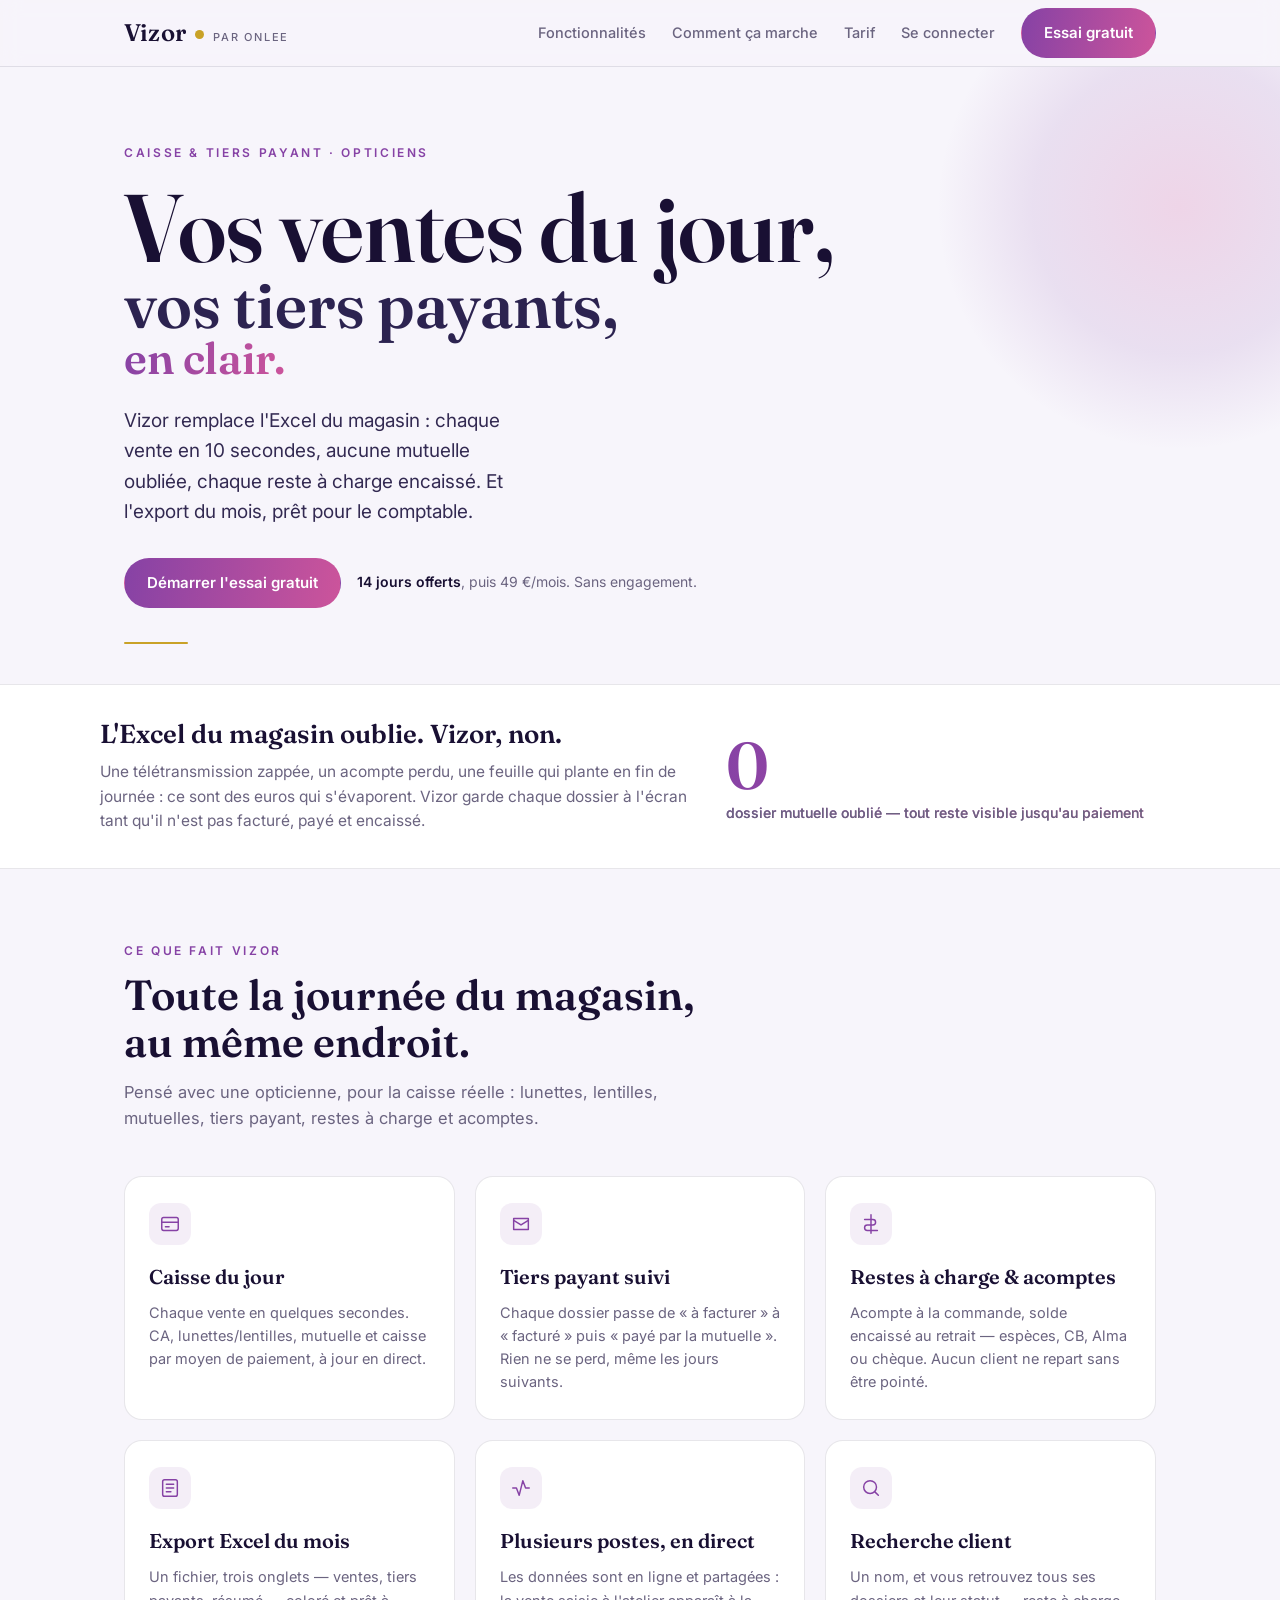
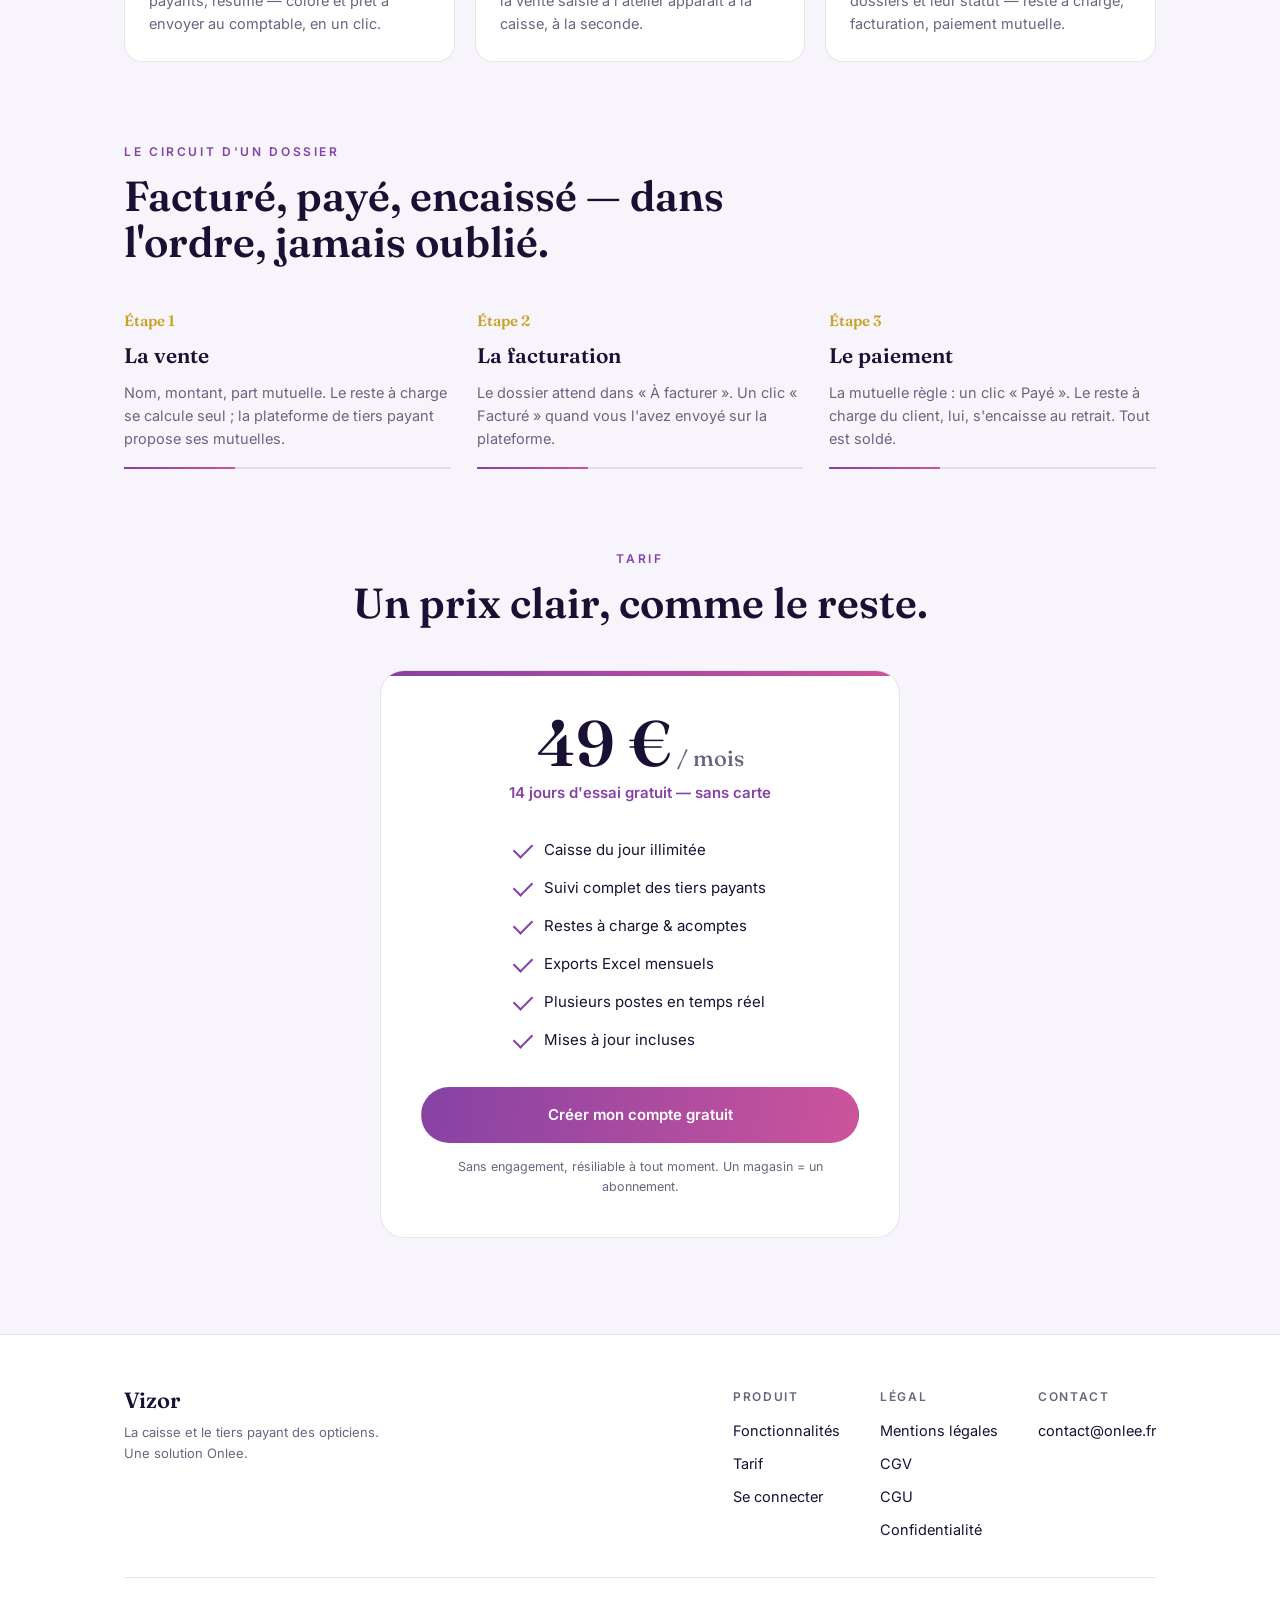
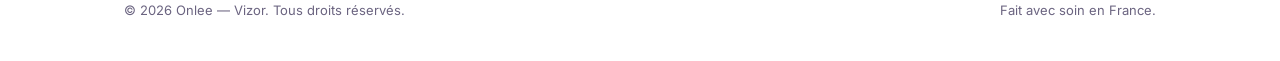
==== index.html @ fe712afa "Vizor — page de vente + pages légales Co-Authored-By: Claude Opus 4.8 <noreply@anthropic.com>" ====
<!doctype html>
<html lang="fr">
<head>
<meta charset="UTF-8" />
<meta name="viewport" content="width=device-width, initial-scale=1.0" />
<title>Vizor — La caisse et le tiers payant des opticiens</title>
<meta name="description" content="Vizor par Onlee : la caisse du jour et le suivi des tiers payants pour opticiens. Ventes, mutuelles, restes à charge et exports — en clair. Essai gratuit 14 jours." />
<link rel="icon" href="data:image/svg+xml,%3Csvg xmlns='http://www.w3.org/2000/svg' viewBox='0 0 32 32'%3E%3Ccircle cx='16' cy='16' r='14' fill='%238642A5'/%3E%3Ccircle cx='16' cy='16' r='5.5' fill='%23f7f5fb'/%3E%3Ccircle cx='16' cy='16' r='2.4' fill='%23C9A227'/%3E%3C/svg%3E" />
<link rel="preconnect" href="https://fonts.googleapis.com" />
<link rel="preconnect" href="https://fonts.gstatic.com" crossorigin />
<link href="https://fonts.googleapis.com/css2?family=Fraunces:opsz,wght@9..144,400;9..144,500;9..144,600;9..144,700&family=Inter:wght@400;500;600;700&display=swap" rel="stylesheet" />
<style>
  :root{
    --bg:#f7f5fb; --panel:#ffffff; --ink:#191033; --muted:#6b6480;
    --violet:#8642a5; --rose:#cc549b; --or:#c9a227;
    --line:rgba(25,16,51,.10); --line-2:rgba(25,16,51,.18);
    --grad:linear-gradient(100deg,#8642a5 0%,#cc549b 100%);
    --serif:'Fraunces',Georgia,serif; --sans:'Inter',system-ui,sans-serif;
    --maxw:1080px;
  }
  *{margin:0;padding:0;box-sizing:border-box}
  html{scroll-behavior:smooth}
  body{background:var(--bg);color:var(--ink);font-family:var(--sans);line-height:1.6;-webkit-font-smoothing:antialiased}
  a{color:inherit;text-decoration:none}
  .wrap{max-width:var(--maxw);margin:0 auto;padding:0 24px}
  .btn{display:inline-flex;align-items:center;gap:8px;font-weight:600;font-size:15px;padding:12px 22px;border-radius:999px;border:1px solid transparent;cursor:pointer;transition:transform .12s ease,filter .12s ease}
  .btn-primary{background:var(--grad);color:#fff}
  .btn-primary:hover{filter:brightness(1.07);transform:translateY(-1px)}
  .btn-ghost{border-color:var(--line-2);color:var(--ink)}
  .btn-ghost:hover{background:rgba(134,66,165,.06)}
  .eyebrow{font-size:12px;letter-spacing:.22em;text-transform:uppercase;color:var(--violet);font-weight:600}

  /* header */
  header.nav{position:sticky;top:0;z-index:20;background:rgba(247,245,251,.82);backdrop-filter:blur(10px);border-bottom:1px solid var(--line)}
  .nav-in{display:flex;align-items:center;gap:20px;height:66px}
  .brand{display:flex;align-items:baseline;gap:9px;font-family:var(--serif);font-weight:600;font-size:24px;letter-spacing:.01em}
  .brand .dot{width:9px;height:9px;border-radius:50%;background:var(--or);display:inline-block;transform:translateY(-2px)}
  .brand small{font-family:var(--sans);font-size:11px;font-weight:500;letter-spacing:.16em;text-transform:uppercase;color:var(--muted)}
  .nav-links{margin-left:auto;display:flex;align-items:center;gap:26px;font-size:14.5px;font-weight:500}
  .nav-links a.tlink{color:var(--muted)}
  .nav-links a.tlink:hover{color:var(--ink)}
  @media(max-width:720px){.nav-links a.tlink{display:none}}

  /* hero — échelle de lecture (eye chart) */
  .hero{padding:76px 0 40px;position:relative;overflow:hidden}
  .chart{font-family:var(--serif);font-weight:600;letter-spacing:-.01em;line-height:.98}
  .chart .l1{font-size:clamp(44px,8.2vw,96px)}
  .chart .l2{font-size:clamp(30px,5.4vw,64px);color:#2c2350}
  .chart .l3{font-size:clamp(22px,3.6vw,44px);display:inline-block;background:var(--grad);-webkit-background-clip:text;background-clip:text;-webkit-text-fill-color:transparent}
  .chart .l3.focus{animation:sharpen .9s ease-out both}
  @keyframes sharpen{from{filter:blur(9px);opacity:0}to{filter:blur(0);opacity:1}}
  .hero p.lede{margin-top:26px;font-size:19px;max-width:33ch;color:#332a52}
  .hero .cta-row{margin-top:30px;display:flex;align-items:center;gap:16px;flex-wrap:wrap}
  .hero .price-note{font-size:14px;color:var(--muted)}
  .hero .price-note b{color:var(--ink);font-weight:600}
  .or-rule{width:64px;height:2px;background:var(--or);margin:34px 0 0;border-radius:2px}
  .glow{position:absolute;right:-160px;top:-120px;width:520px;height:520px;border-radius:50%;
    background:radial-gradient(circle,rgba(204,84,155,.20),rgba(134,66,165,.12) 40%,transparent 66%);pointer-events:none}

  /* bandeau problème */
  .strip{border-top:1px solid var(--line);border-bottom:1px solid var(--line);background:#fff}
  .strip-in{display:grid;grid-template-columns:1.3fr 1fr;gap:36px;padding:34px 0;align-items:center}
  .strip h2{font-family:var(--serif);font-weight:600;font-size:26px;line-height:1.2}
  .strip p{margin-top:10px;color:var(--muted);font-size:15.5px}
  .strip .num{font-family:var(--serif);font-size:clamp(40px,6vw,66px);font-weight:600;background:var(--grad);-webkit-background-clip:text;background-clip:text;-webkit-text-fill-color:transparent;line-height:1}
  .strip .num small{display:block;font-family:var(--sans);font-size:14px;font-weight:500;color:var(--muted);margin-top:8px;-webkit-text-fill-color:var(--muted)}
  @media(max-width:720px){.strip-in{grid-template-columns:1fr;gap:18px}}

  /* sections */
  section.block{padding:72px 0}
  .head{max-width:60ch}
  .head h2{font-family:var(--serif);font-weight:600;font-size:clamp(30px,4.4vw,42px);line-height:1.1;margin-top:12px}
  .head p{margin-top:14px;color:var(--muted);font-size:16.5px}

  .grid{margin-top:44px;display:grid;grid-template-columns:repeat(3,1fr);gap:20px}
  @media(max-width:860px){.grid{grid-template-columns:1fr 1fr}}
  @media(max-width:560px){.grid{grid-template-columns:1fr}}
  .card{background:var(--panel);border:1px solid var(--line);border-radius:18px;padding:26px 24px}
  .card .ic{width:42px;height:42px;border-radius:12px;background:rgba(134,66,165,.09);display:flex;align-items:center;justify-content:center;color:var(--violet)}
  .card h3{font-family:var(--serif);font-weight:600;font-size:20px;margin-top:16px}
  .card p{margin-top:8px;color:var(--muted);font-size:14.5px}
  .card svg{width:22px;height:22px;stroke:currentColor;stroke-width:1.6;fill:none;stroke-linecap:round;stroke-linejoin:round}

  /* étapes (vraie séquence → numérotées) */
  .steps{margin-top:44px;display:grid;grid-template-columns:repeat(3,1fr);gap:26px}
  @media(max-width:720px){.steps{grid-template-columns:1fr}}
  .step .no{font-family:var(--serif);font-size:15px;font-weight:600;color:var(--or)}
  .step h3{font-family:var(--serif);font-weight:600;font-size:21px;margin-top:6px}
  .step p{margin-top:8px;color:var(--muted);font-size:14.5px}
  .step .bar{height:2px;background:var(--line);margin-top:16px;position:relative}
  .step .bar::before{content:"";position:absolute;left:0;top:0;height:2px;width:34%;background:var(--grad)}

  /* tarif */
  .price{background:#fff;border:1px solid var(--line);border-radius:24px;padding:40px;max-width:520px;margin:44px auto 0;text-align:center;position:relative;overflow:hidden}
  .price::before{content:"";position:absolute;inset:0 0 auto 0;height:5px;background:var(--grad)}
  .price .amount{font-family:var(--serif);font-size:64px;font-weight:600;line-height:1}
  .price .amount span{font-size:22px;color:var(--muted);font-weight:500}
  .price .trial{margin-top:6px;color:var(--violet);font-weight:600;font-size:15px}
  .price ul{list-style:none;margin:26px 0 28px;text-align:left;display:inline-block}
  .price li{padding:7px 0 7px 30px;position:relative;font-size:15px}
  .price li::before{content:"";position:absolute;left:0;top:12px;width:16px;height:9px;border-left:2px solid var(--violet);border-bottom:2px solid var(--violet);transform:rotate(-45deg)}
  .price .btn-primary{width:100%;justify-content:center;padding:15px}
  .price .fine{margin-top:14px;font-size:12.5px;color:var(--muted)}

  /* footer */
  footer{border-top:1px solid var(--line);background:#fff;padding:48px 0 40px;margin-top:24px}
  .foot-in{display:flex;justify-content:space-between;gap:24px;flex-wrap:wrap;align-items:flex-start}
  .foot-brand{font-family:var(--serif);font-weight:600;font-size:22px}
  .foot-brand small{display:block;font-family:var(--sans);font-size:13px;font-weight:400;color:var(--muted);margin-top:4px;max-width:34ch}
  .foot-links{display:flex;gap:40px;flex-wrap:wrap}
  .foot-col b{font-size:12px;letter-spacing:.14em;text-transform:uppercase;color:var(--muted);font-weight:600}
  .foot-col a{display:block;margin-top:10px;font-size:14.5px;color:var(--ink)}
  .foot-col a:hover{color:var(--violet)}
  .copyright{margin-top:36px;padding-top:22px;border-top:1px solid var(--line);font-size:13px;color:var(--muted);display:flex;justify-content:space-between;gap:16px;flex-wrap:wrap}

  :focus-visible{outline:2px solid var(--violet);outline-offset:3px;border-radius:4px}
  @media(prefers-reduced-motion:reduce){*{animation:none!important}}
</style>
</head>
<body>

<header class="nav">
  <div class="wrap nav-in">
    <a class="brand" href="#top">Vizor<span class="dot"></span><small>par Onlee</small></a>
    <nav class="nav-links">
      <a class="tlink" href="#fonctions">Fonctionnalités</a>
      <a class="tlink" href="#etapes">Comment ça marche</a>
      <a class="tlink" href="#tarif">Tarif</a>
      <a class="tlink" href="https://leeroybenaich7-hash.github.io/prisme-app/">Se connecter</a>
      <a class="btn btn-primary" href="https://leeroybenaich7-hash.github.io/prisme-app/">Essai gratuit</a>
    </nav>
  </div>
</header>

<main id="top">
  <!-- HERO : échelle de lecture -->
  <section class="hero">
    <div class="glow"></div>
    <div class="wrap">
      <div class="eyebrow">Caisse &amp; tiers payant · opticiens</div>
      <div class="chart" style="margin-top:18px">
        <div class="l1">Vos ventes du jour,</div>
        <div class="l2">vos tiers payants,</div>
        <div class="l3 focus">en clair.</div>
      </div>
      <p class="lede">Vizor remplace l'Excel du magasin : chaque vente en 10 secondes, aucune mutuelle oubliée, chaque reste à charge encaissé. Et l'export du mois, prêt pour le comptable.</p>
      <div class="cta-row">
        <a class="btn btn-primary" href="https://leeroybenaich7-hash.github.io/prisme-app/">Démarrer l'essai gratuit</a>
        <span class="price-note"><b>14 jours offerts</b>, puis 49&nbsp;€/mois. Sans engagement.</span>
      </div>
      <div class="or-rule"></div>
    </div>
  </section>

  <!-- PROBLÈME -->
  <div class="strip">
    <div class="wrap strip-in">
      <div>
        <h2>L'Excel du magasin oublie. Vizor, non.</h2>
        <p>Une télétransmission zappée, un acompte perdu, une feuille qui plante en fin de journée : ce sont des euros qui s'évaporent. Vizor garde chaque dossier à l'écran tant qu'il n'est pas facturé, payé et encaissé.</p>
      </div>
      <div>
        <div class="num">0<small>dossier mutuelle oublié — tout reste visible jusqu'au paiement</small></div>
      </div>
    </div>
  </div>

  <!-- FONCTIONS -->
  <section class="block" id="fonctions">
    <div class="wrap">
      <div class="head">
        <div class="eyebrow">Ce que fait Vizor</div>
        <h2>Toute la journée du magasin, au même endroit.</h2>
        <p>Pensé avec une opticienne, pour la caisse réelle : lunettes, lentilles, mutuelles, tiers payant, restes à charge et acomptes.</p>
      </div>
      <div class="grid">
        <div class="card">
          <div class="ic"><svg viewBox="0 0 24 24"><rect x="3" y="5" width="18" height="14" rx="2"/><path d="M3 10h18M7 15h4"/></svg></div>
          <h3>Caisse du jour</h3>
          <p>Chaque vente en quelques secondes. CA, lunettes/lentilles, mutuelle et caisse par moyen de paiement, à jour en direct.</p>
        </div>
        <div class="card">
          <div class="ic"><svg viewBox="0 0 24 24"><path d="M4 6h16v12H4z"/><path d="m4 8 8 5 8-5"/></svg></div>
          <h3>Tiers payant suivi</h3>
          <p>Chaque dossier passe de « à facturer » à « facturé » puis « payé par la mutuelle ». Rien ne se perd, même les jours suivants.</p>
        </div>
        <div class="card">
          <div class="ic"><svg viewBox="0 0 24 24"><path d="M12 2v20M5 7h9a3 3 0 0 1 0 6H8a3 3 0 0 0 0 6h11"/></svg></div>
          <h3>Restes à charge &amp; acomptes</h3>
          <p>Acompte à la commande, solde encaissé au retrait — espèces, CB, Alma ou chèque. Aucun client ne repart sans être pointé.</p>
        </div>
        <div class="card">
          <div class="ic"><svg viewBox="0 0 24 24"><rect x="4" y="3" width="16" height="18" rx="2"/><path d="M8 8h8M8 12h8M8 16h5"/></svg></div>
          <h3>Export Excel du mois</h3>
          <p>Un fichier, trois onglets — ventes, tiers payants, résumé — coloré et prêt à envoyer au comptable, en un clic.</p>
        </div>
        <div class="card">
          <div class="ic"><svg viewBox="0 0 24 24"><path d="M3 12h4l3 8 4-16 3 8h4"/></svg></div>
          <h3>Plusieurs postes, en direct</h3>
          <p>Les données sont en ligne et partagées : la vente saisie à l'atelier apparaît à la caisse, à la seconde.</p>
        </div>
        <div class="card">
          <div class="ic"><svg viewBox="0 0 24 24"><circle cx="11" cy="11" r="7"/><path d="m20 20-3.5-3.5"/></svg></div>
          <h3>Recherche client</h3>
          <p>Un nom, et vous retrouvez tous ses dossiers et leur statut — reste à charge, facturation, paiement mutuelle.</p>
        </div>
      </div>
    </div>
  </section>

  <!-- ÉTAPES -->
  <section class="block" id="etapes" style="padding-top:8px">
    <div class="wrap">
      <div class="head">
        <div class="eyebrow">Le circuit d'un dossier</div>
        <h2>Facturé, payé, encaissé — dans l'ordre, jamais oublié.</h2>
      </div>
      <div class="steps">
        <div class="step">
          <div class="no">Étape 1</div>
          <h3>La vente</h3>
          <p>Nom, montant, part mutuelle. Le reste à charge se calcule seul ; la plateforme de tiers payant propose ses mutuelles.</p>
          <div class="bar"></div>
        </div>
        <div class="step">
          <div class="no">Étape 2</div>
          <h3>La facturation</h3>
          <p>Le dossier attend dans « À facturer ». Un clic « Facturé » quand vous l'avez envoyé sur la plateforme.</p>
          <div class="bar"></div>
        </div>
        <div class="step">
          <div class="no">Étape 3</div>
          <h3>Le paiement</h3>
          <p>La mutuelle règle : un clic « Payé ». Le reste à charge du client, lui, s'encaisse au retrait. Tout est soldé.</p>
          <div class="bar"></div>
        </div>
      </div>
    </div>
  </section>

  <!-- TARIF -->
  <section class="block" id="tarif" style="padding-top:8px">
    <div class="wrap">
      <div class="head" style="text-align:center;margin:0 auto">
        <div class="eyebrow">Tarif</div>
        <h2>Un prix clair, comme le reste.</h2>
      </div>
      <div class="price">
        <div class="amount">49&nbsp;€<span> / mois</span></div>
        <div class="trial">14 jours d'essai gratuit — sans carte</div>
        <ul>
          <li>Caisse du jour illimitée</li>
          <li>Suivi complet des tiers payants</li>
          <li>Restes à charge &amp; acomptes</li>
          <li>Exports Excel mensuels</li>
          <li>Plusieurs postes en temps réel</li>
          <li>Mises à jour incluses</li>
        </ul>
        <a class="btn btn-primary" href="https://leeroybenaich7-hash.github.io/prisme-app/">Créer mon compte gratuit</a>
        <div class="fine">Sans engagement, résiliable à tout moment. Un magasin = un abonnement.</div>
      </div>
    </div>
  </section>
</main>

<footer>
  <div class="wrap">
    <div class="foot-in">
      <div>
        <div class="foot-brand">Vizor</div>
        <div class="foot-brand"><small>La caisse et le tiers payant des opticiens. Une solution Onlee.</small></div>
      </div>
      <div class="foot-links">
        <div class="foot-col">
          <b>Produit</b>
          <a href="#fonctions">Fonctionnalités</a>
          <a href="#tarif">Tarif</a>
          <a href="https://leeroybenaich7-hash.github.io/prisme-app/">Se connecter</a>
        </div>
        <div class="foot-col">
          <b>Légal</b>
          <a href="mentions-legales.html">Mentions légales</a>
          <a href="cgv.html">CGV</a>
          <a href="cgu.html">CGU</a>
          <a href="confidentialite.html">Confidentialité</a>
        </div>
        <div class="foot-col">
          <b>Contact</b>
          <a href="mailto:contact@onlee.fr">contact@onlee.fr</a>
        </div>
      </div>
    </div>
    <div class="copyright">
      <span>© 2026 Onlee — Vizor. Tous droits réservés.</span>
      <span>Fait avec soin en France.</span>
    </div>
  </div>
</footer>

</body>
</html>
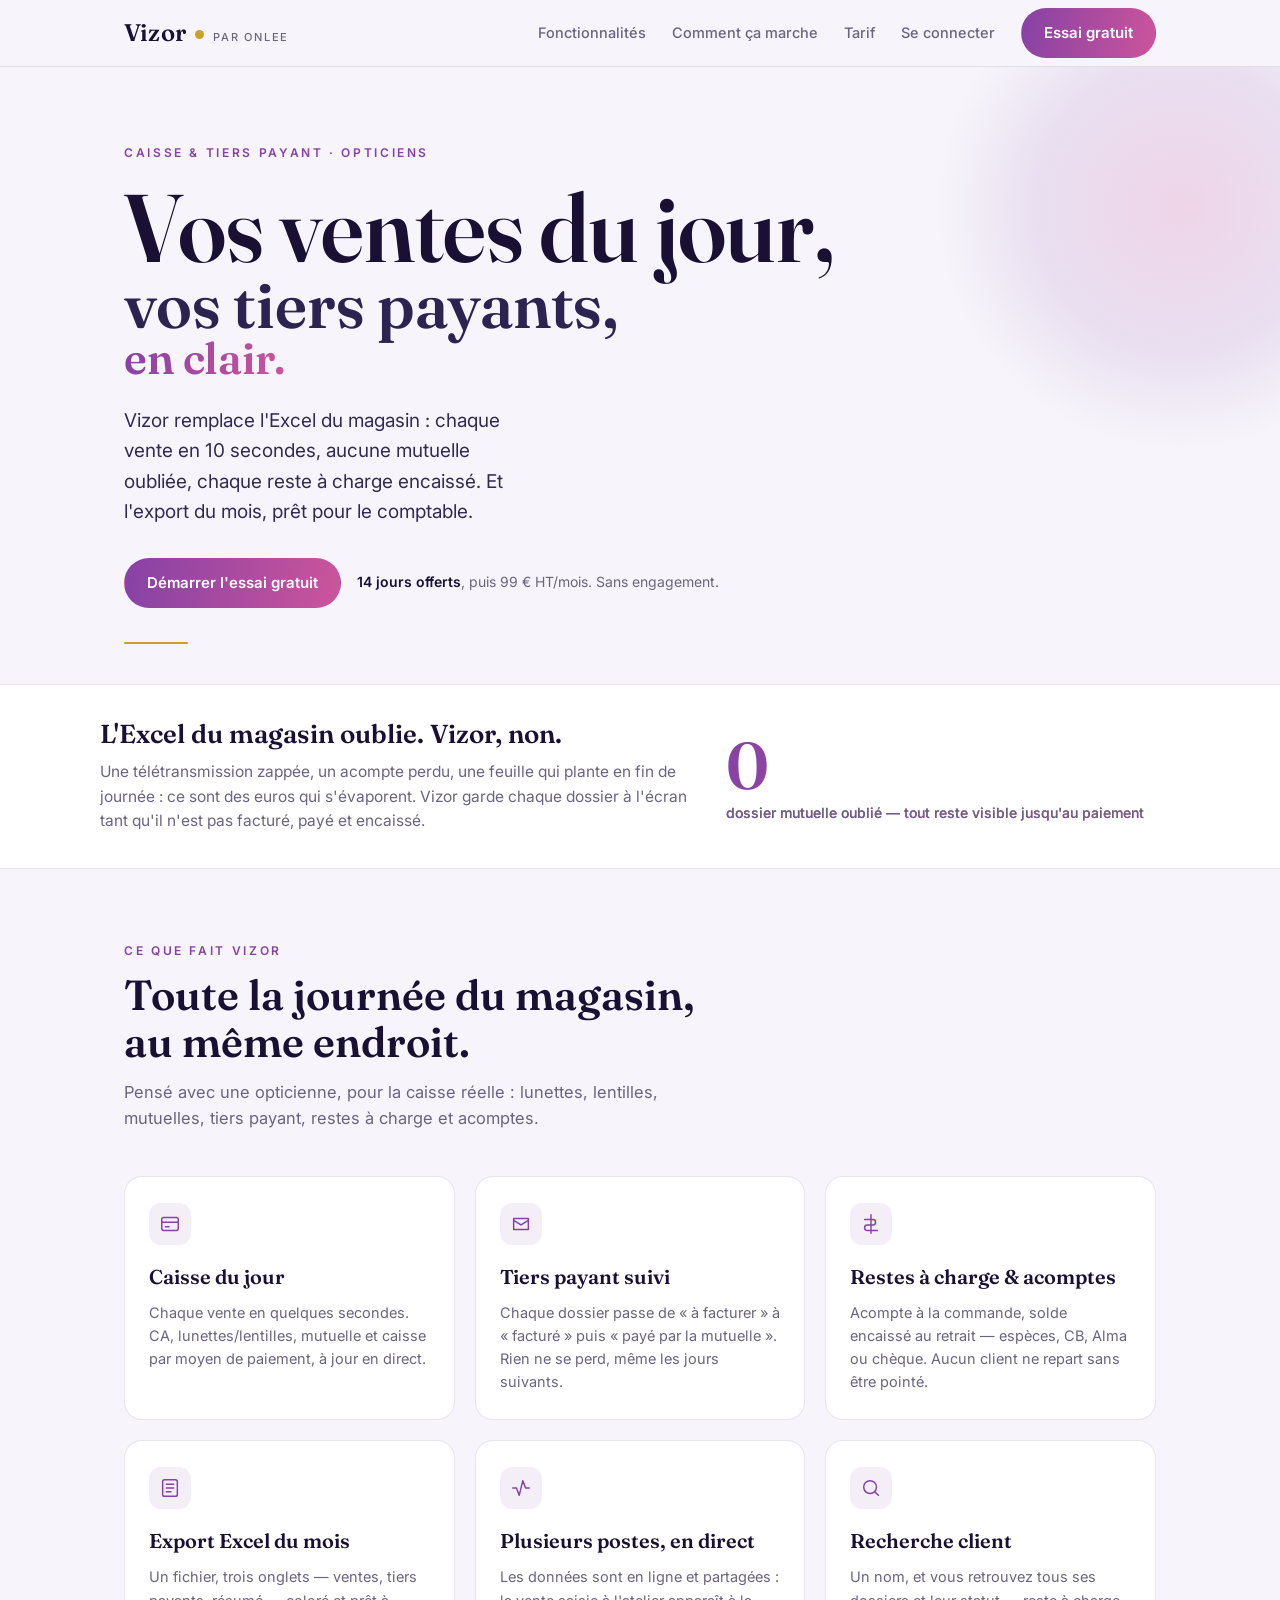
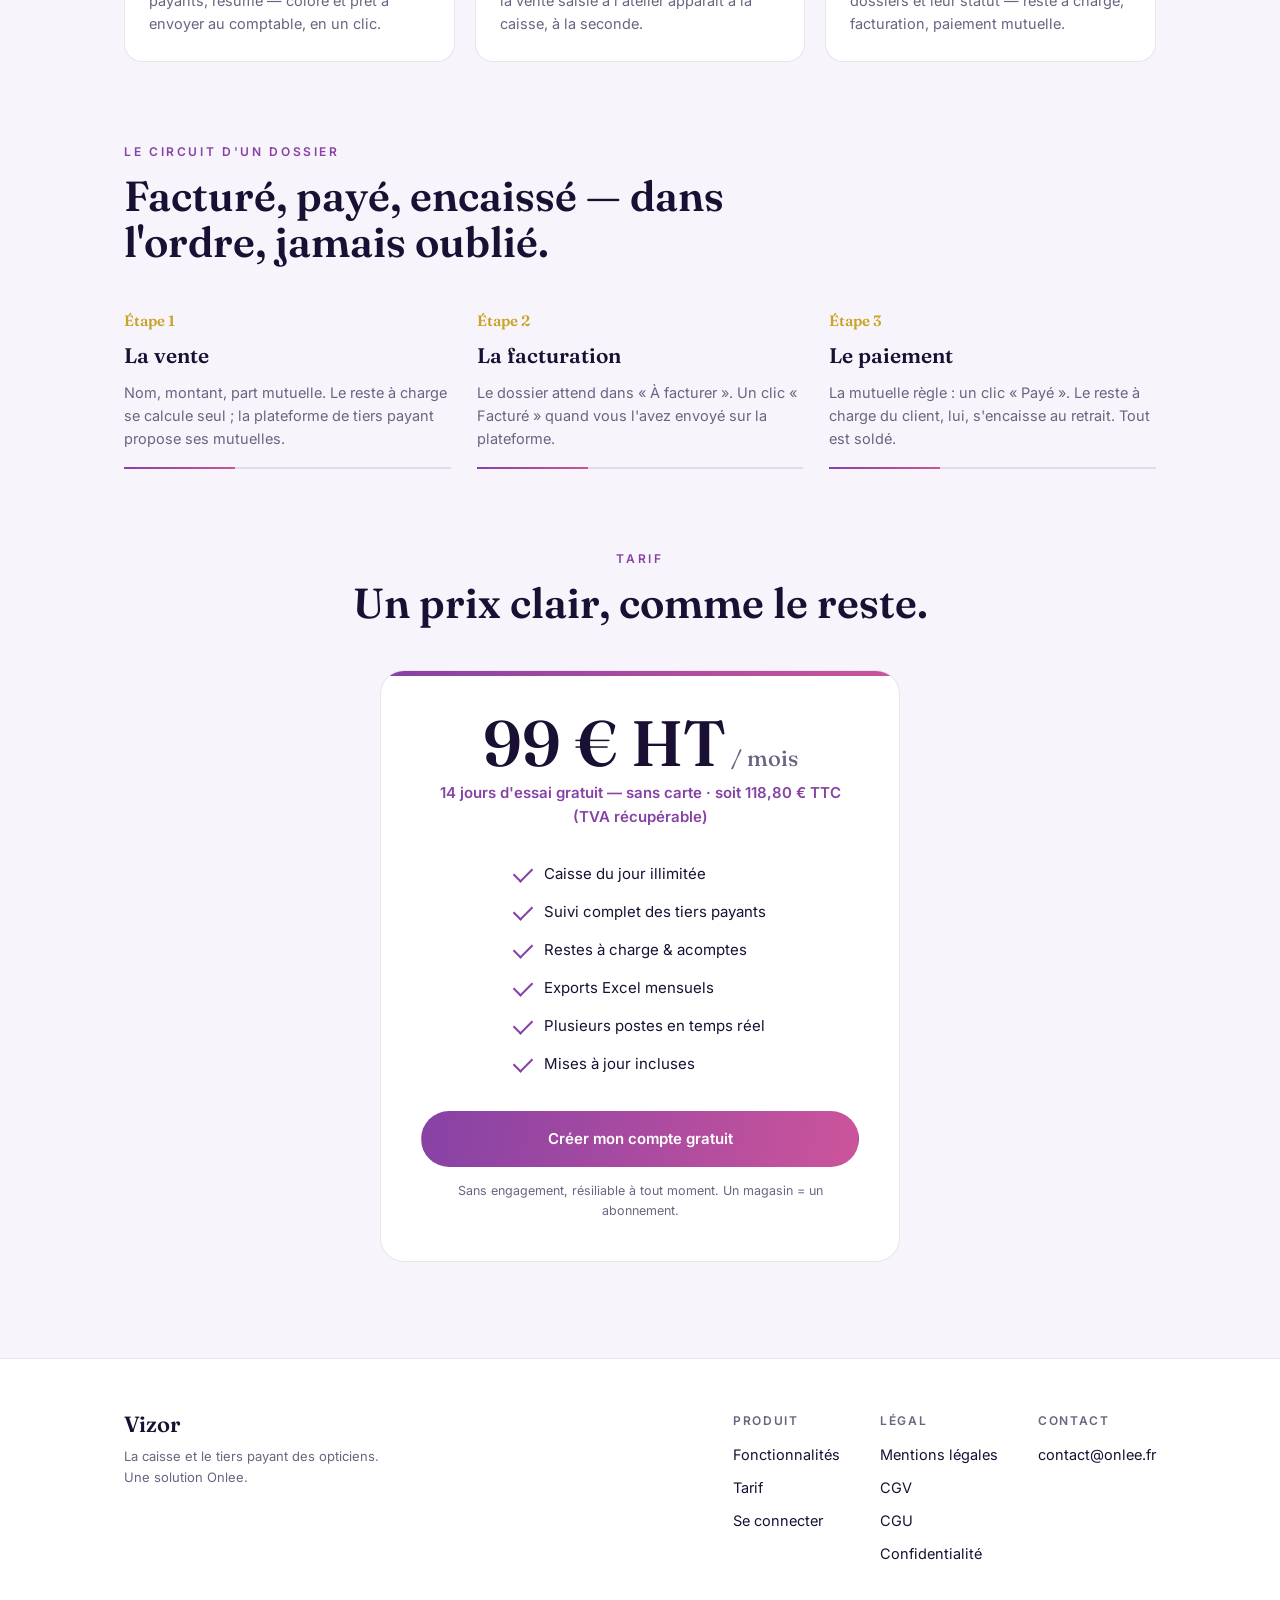
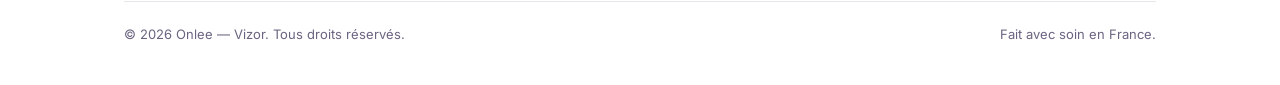
==== commit a977971e: "Tarif 99 € HT/mois (au lieu de 49€) Co-Authored-By: Claude Opus 4.8 <noreply@anthropic.com>" ====
--- a/index.html
+++ b/index.html
@@ -126,8 +126,8 @@
       <a class="tlink" href="#fonctions">Fonctionnalités</a>
       <a class="tlink" href="#etapes">Comment ça marche</a>
       <a class="tlink" href="#tarif">Tarif</a>
-      <a class="tlink" href="https://leeroybenaich7-hash.github.io/prisme-app/">Se connecter</a>
-      <a class="btn btn-primary" href="https://leeroybenaich7-hash.github.io/prisme-app/">Essai gratuit</a>
+      <a class="tlink" href="https://vizor-alpha.vercel.app/">Se connecter</a>
+      <a class="btn btn-primary" href="https://vizor-alpha.vercel.app/">Essai gratuit</a>
     </nav>
   </div>
 </header>
@@ -145,8 +145,8 @@
       </div>
       <p class="lede">Vizor remplace l'Excel du magasin : chaque vente en 10 secondes, aucune mutuelle oubliée, chaque reste à charge encaissé. Et l'export du mois, prêt pour le comptable.</p>
       <div class="cta-row">
-        <a class="btn btn-primary" href="https://leeroybenaich7-hash.github.io/prisme-app/">Démarrer l'essai gratuit</a>
-        <span class="price-note"><b>14 jours offerts</b>, puis 49&nbsp;€/mois. Sans engagement.</span>
+        <a class="btn btn-primary" href="https://vizor-alpha.vercel.app/">Démarrer l'essai gratuit</a>
+        <span class="price-note"><b>14 jours offerts</b>, puis 99&nbsp;€ HT/mois. Sans engagement.</span>
       </div>
       <div class="or-rule"></div>
     </div>
@@ -246,8 +246,8 @@
         <h2>Un prix clair, comme le reste.</h2>
       </div>
       <div class="price">
-        <div class="amount">49&nbsp;€<span> / mois</span></div>
-        <div class="trial">14 jours d'essai gratuit — sans carte</div>
+        <div class="amount">99&nbsp;€ HT<span> / mois</span></div>
+        <div class="trial">14 jours d'essai gratuit — sans carte · soit 118,80&nbsp;€ TTC (TVA récupérable)</div>
         <ul>
           <li>Caisse du jour illimitée</li>
           <li>Suivi complet des tiers payants</li>
@@ -256,7 +256,7 @@
           <li>Plusieurs postes en temps réel</li>
           <li>Mises à jour incluses</li>
         </ul>
-        <a class="btn btn-primary" href="https://leeroybenaich7-hash.github.io/prisme-app/">Créer mon compte gratuit</a>
+        <a class="btn btn-primary" href="https://vizor-alpha.vercel.app/">Créer mon compte gratuit</a>
         <div class="fine">Sans engagement, résiliable à tout moment. Un magasin = un abonnement.</div>
       </div>
     </div>
@@ -275,7 +275,7 @@
           <b>Produit</b>
           <a href="#fonctions">Fonctionnalités</a>
           <a href="#tarif">Tarif</a>
-          <a href="https://leeroybenaich7-hash.github.io/prisme-app/">Se connecter</a>
+          <a href="https://vizor-alpha.vercel.app/">Se connecter</a>
         </div>
         <div class="foot-col">
           <b>Légal</b>
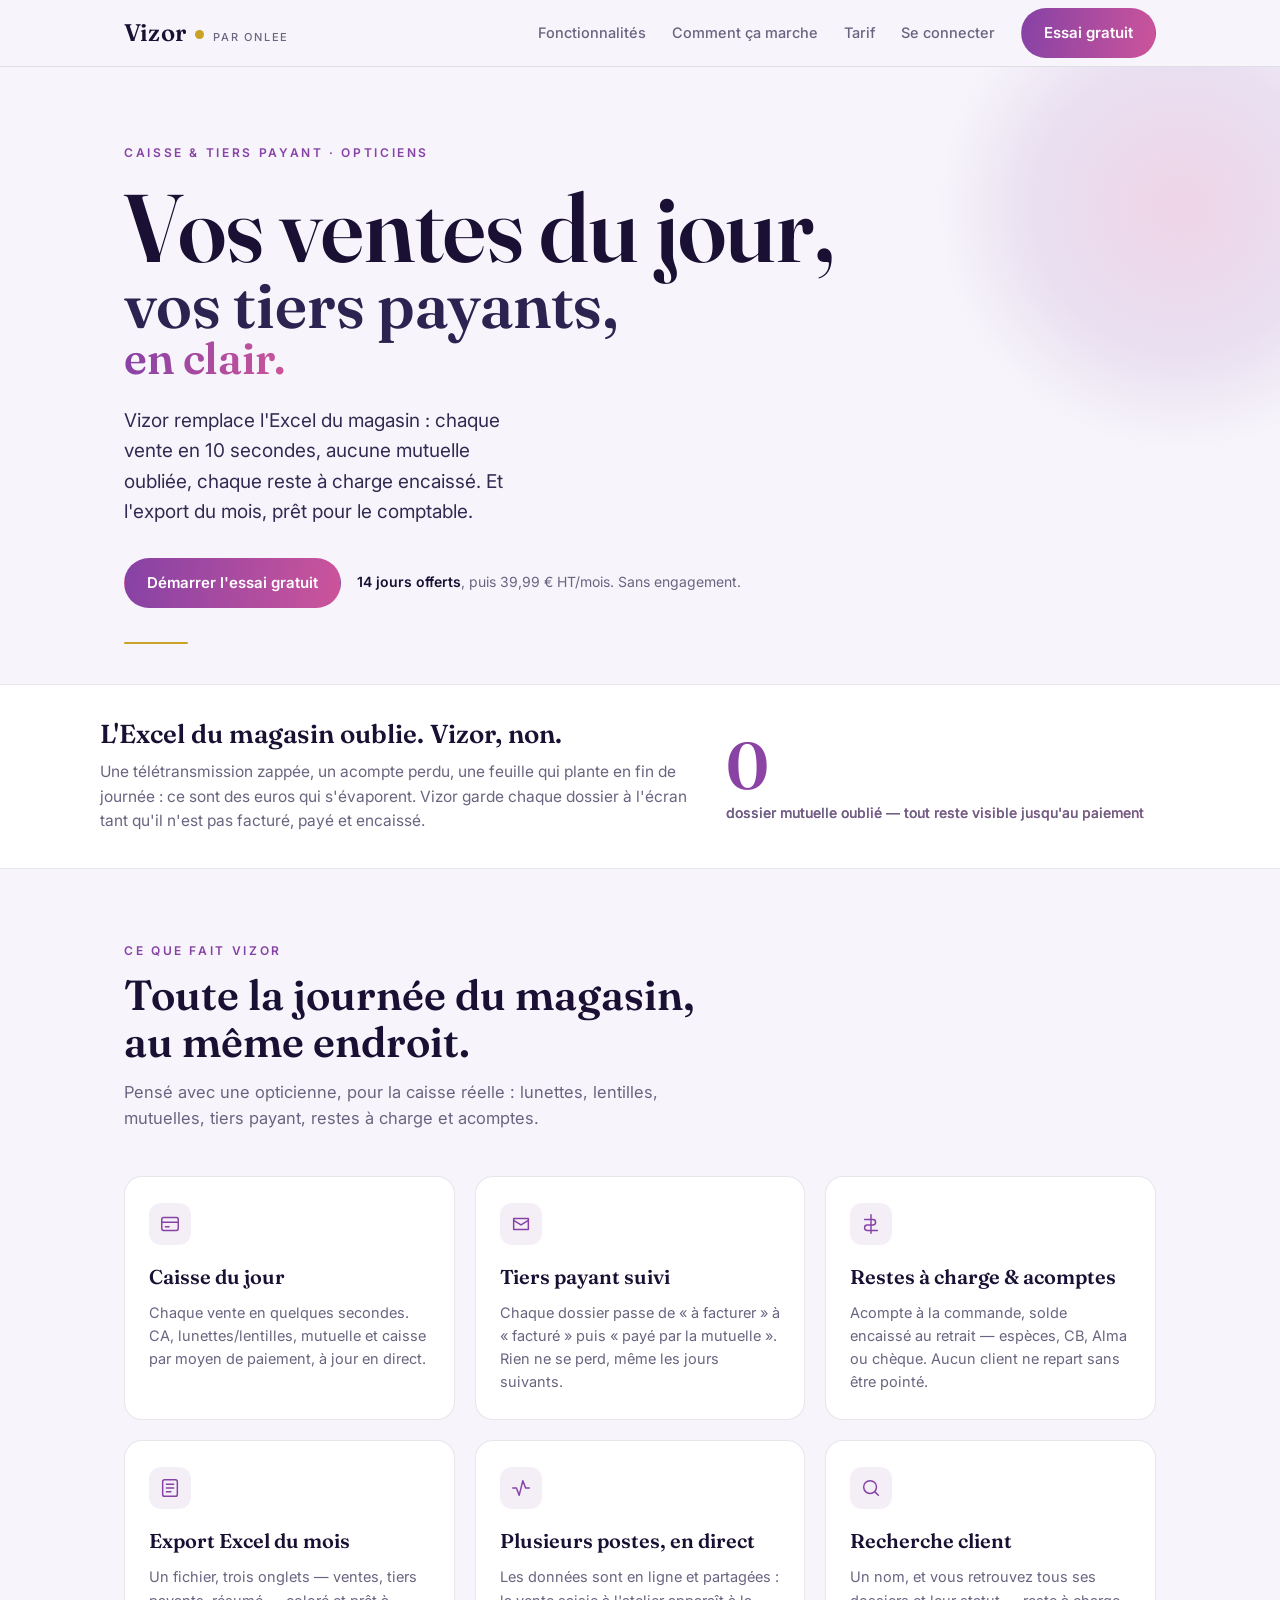
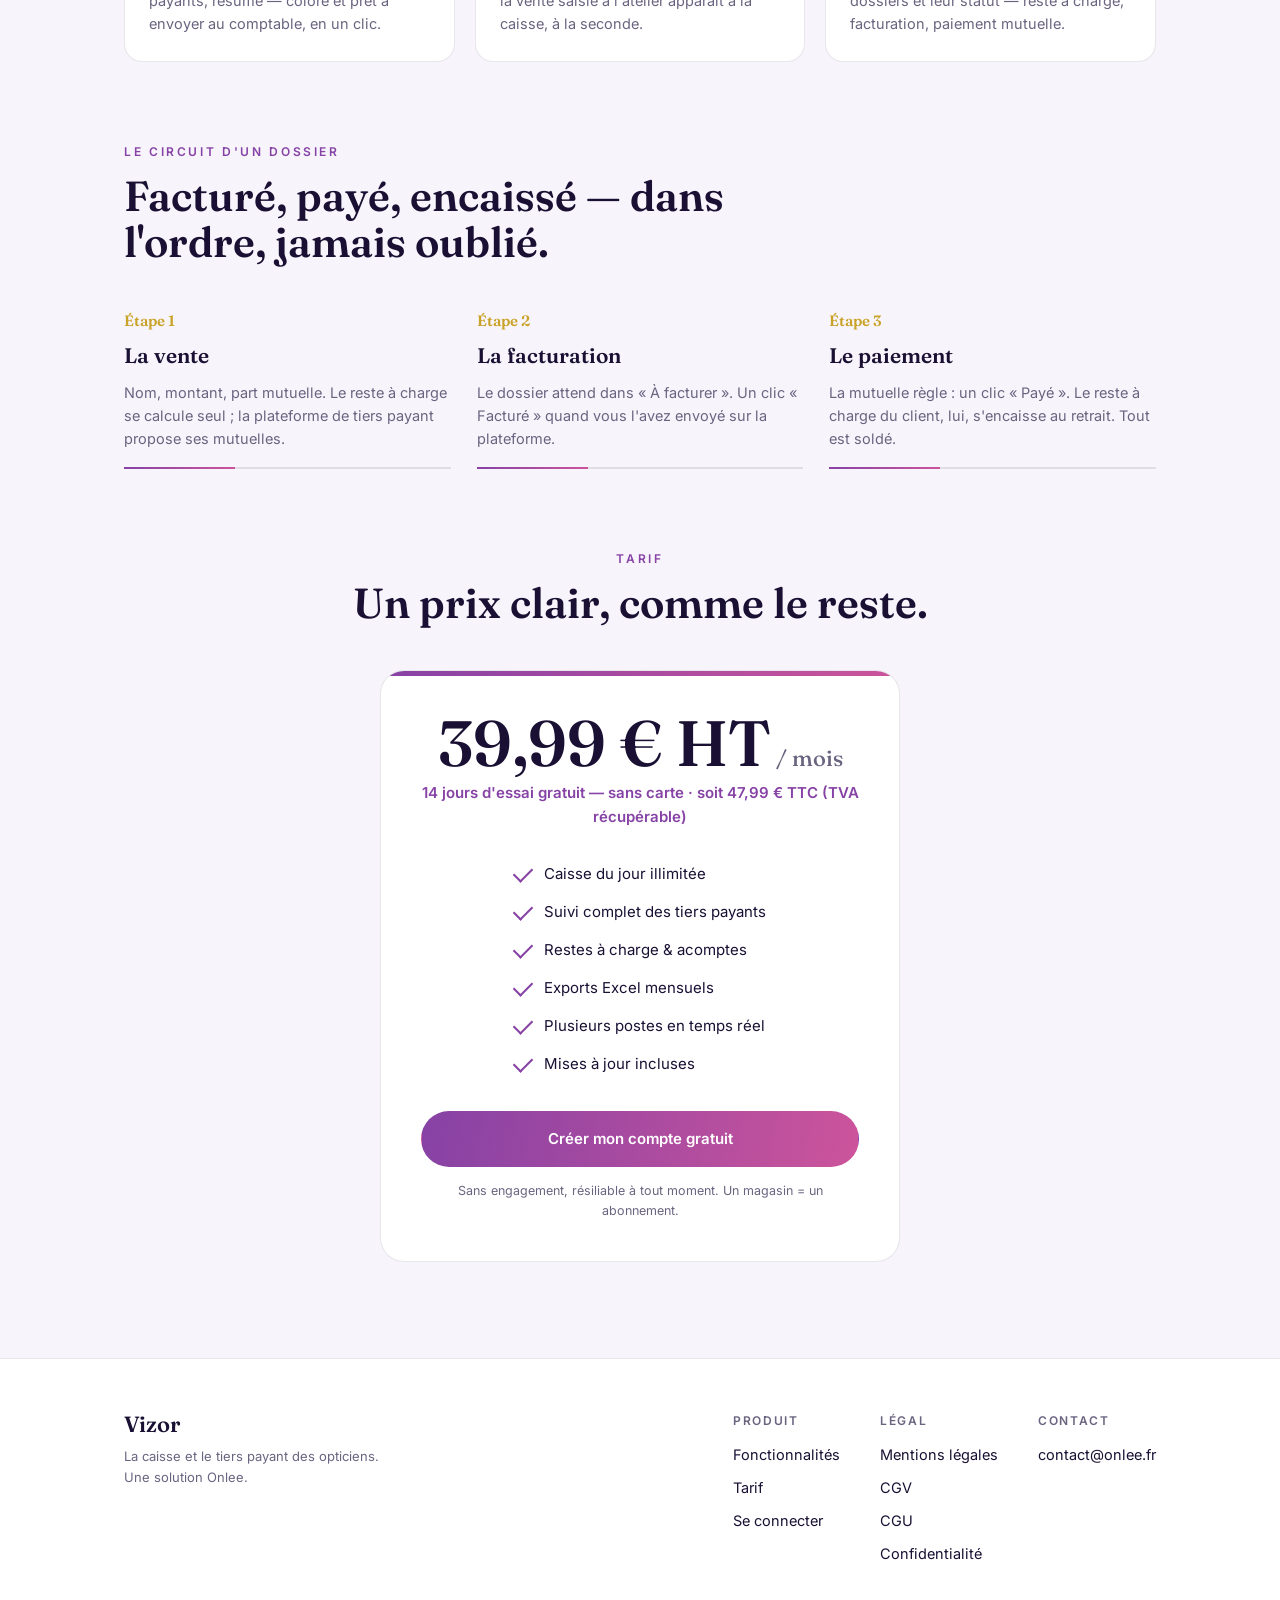
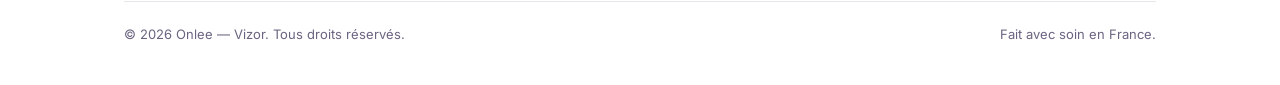
==== commit b74ba000: "Prix Vizor : 39,99 € HT/mois (47,99 € TTC) sur la landing + CGV" ====
--- a/index.html
+++ b/index.html
@@ -126,8 +126,8 @@
       <a class="tlink" href="#fonctions">Fonctionnalités</a>
       <a class="tlink" href="#etapes">Comment ça marche</a>
       <a class="tlink" href="#tarif">Tarif</a>
-      <a class="tlink" href="https://vizor-alpha.vercel.app/">Se connecter</a>
-      <a class="btn btn-primary" href="https://vizor-alpha.vercel.app/">Essai gratuit</a>
+      <a class="tlink" href="https://vizor.onlee.fr/">Se connecter</a>
+      <a class="btn btn-primary" href="https://vizor.onlee.fr/">Essai gratuit</a>
     </nav>
   </div>
 </header>
@@ -145,8 +145,8 @@
       </div>
       <p class="lede">Vizor remplace l'Excel du magasin : chaque vente en 10 secondes, aucune mutuelle oubliée, chaque reste à charge encaissé. Et l'export du mois, prêt pour le comptable.</p>
       <div class="cta-row">
-        <a class="btn btn-primary" href="https://vizor-alpha.vercel.app/">Démarrer l'essai gratuit</a>
-        <span class="price-note"><b>14 jours offerts</b>, puis 99&nbsp;€ HT/mois. Sans engagement.</span>
+        <a class="btn btn-primary" href="https://vizor.onlee.fr/">Démarrer l'essai gratuit</a>
+        <span class="price-note"><b>14 jours offerts</b>, puis 39,99&nbsp;€ HT/mois. Sans engagement.</span>
       </div>
       <div class="or-rule"></div>
     </div>
@@ -246,8 +246,8 @@
         <h2>Un prix clair, comme le reste.</h2>
       </div>
       <div class="price">
-        <div class="amount">99&nbsp;€ HT<span> / mois</span></div>
-        <div class="trial">14 jours d'essai gratuit — sans carte · soit 118,80&nbsp;€ TTC (TVA récupérable)</div>
+        <div class="amount">39,99&nbsp;€ HT<span> / mois</span></div>
+        <div class="trial">14 jours d'essai gratuit — sans carte · soit 47,99&nbsp;€ TTC (TVA récupérable)</div>
         <ul>
           <li>Caisse du jour illimitée</li>
           <li>Suivi complet des tiers payants</li>
@@ -256,7 +256,7 @@
           <li>Plusieurs postes en temps réel</li>
           <li>Mises à jour incluses</li>
         </ul>
-        <a class="btn btn-primary" href="https://vizor-alpha.vercel.app/">Créer mon compte gratuit</a>
+        <a class="btn btn-primary" href="https://vizor.onlee.fr/">Créer mon compte gratuit</a>
         <div class="fine">Sans engagement, résiliable à tout moment. Un magasin = un abonnement.</div>
       </div>
     </div>
@@ -275,7 +275,7 @@
           <b>Produit</b>
           <a href="#fonctions">Fonctionnalités</a>
           <a href="#tarif">Tarif</a>
-          <a href="https://vizor-alpha.vercel.app/">Se connecter</a>
+          <a href="https://vizor.onlee.fr/">Se connecter</a>
         </div>
         <div class="foot-col">
           <b>Légal</b>
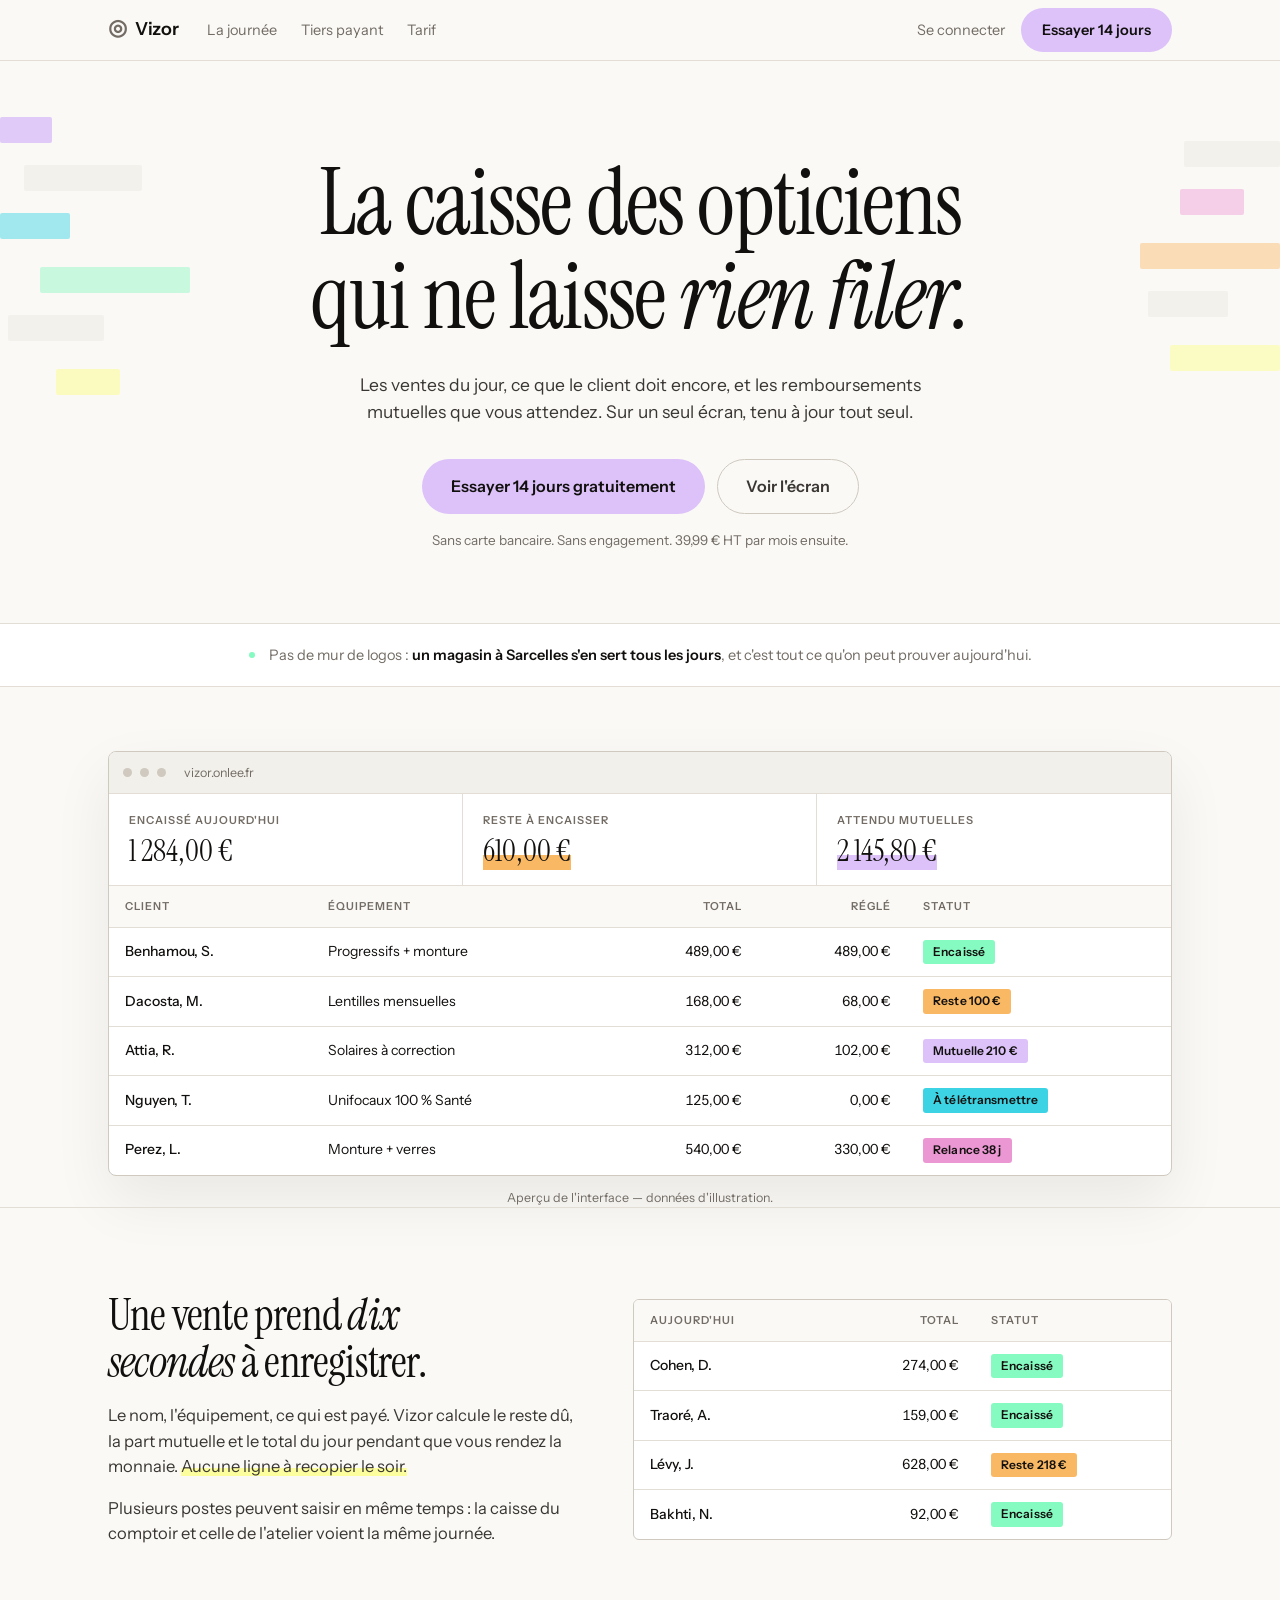
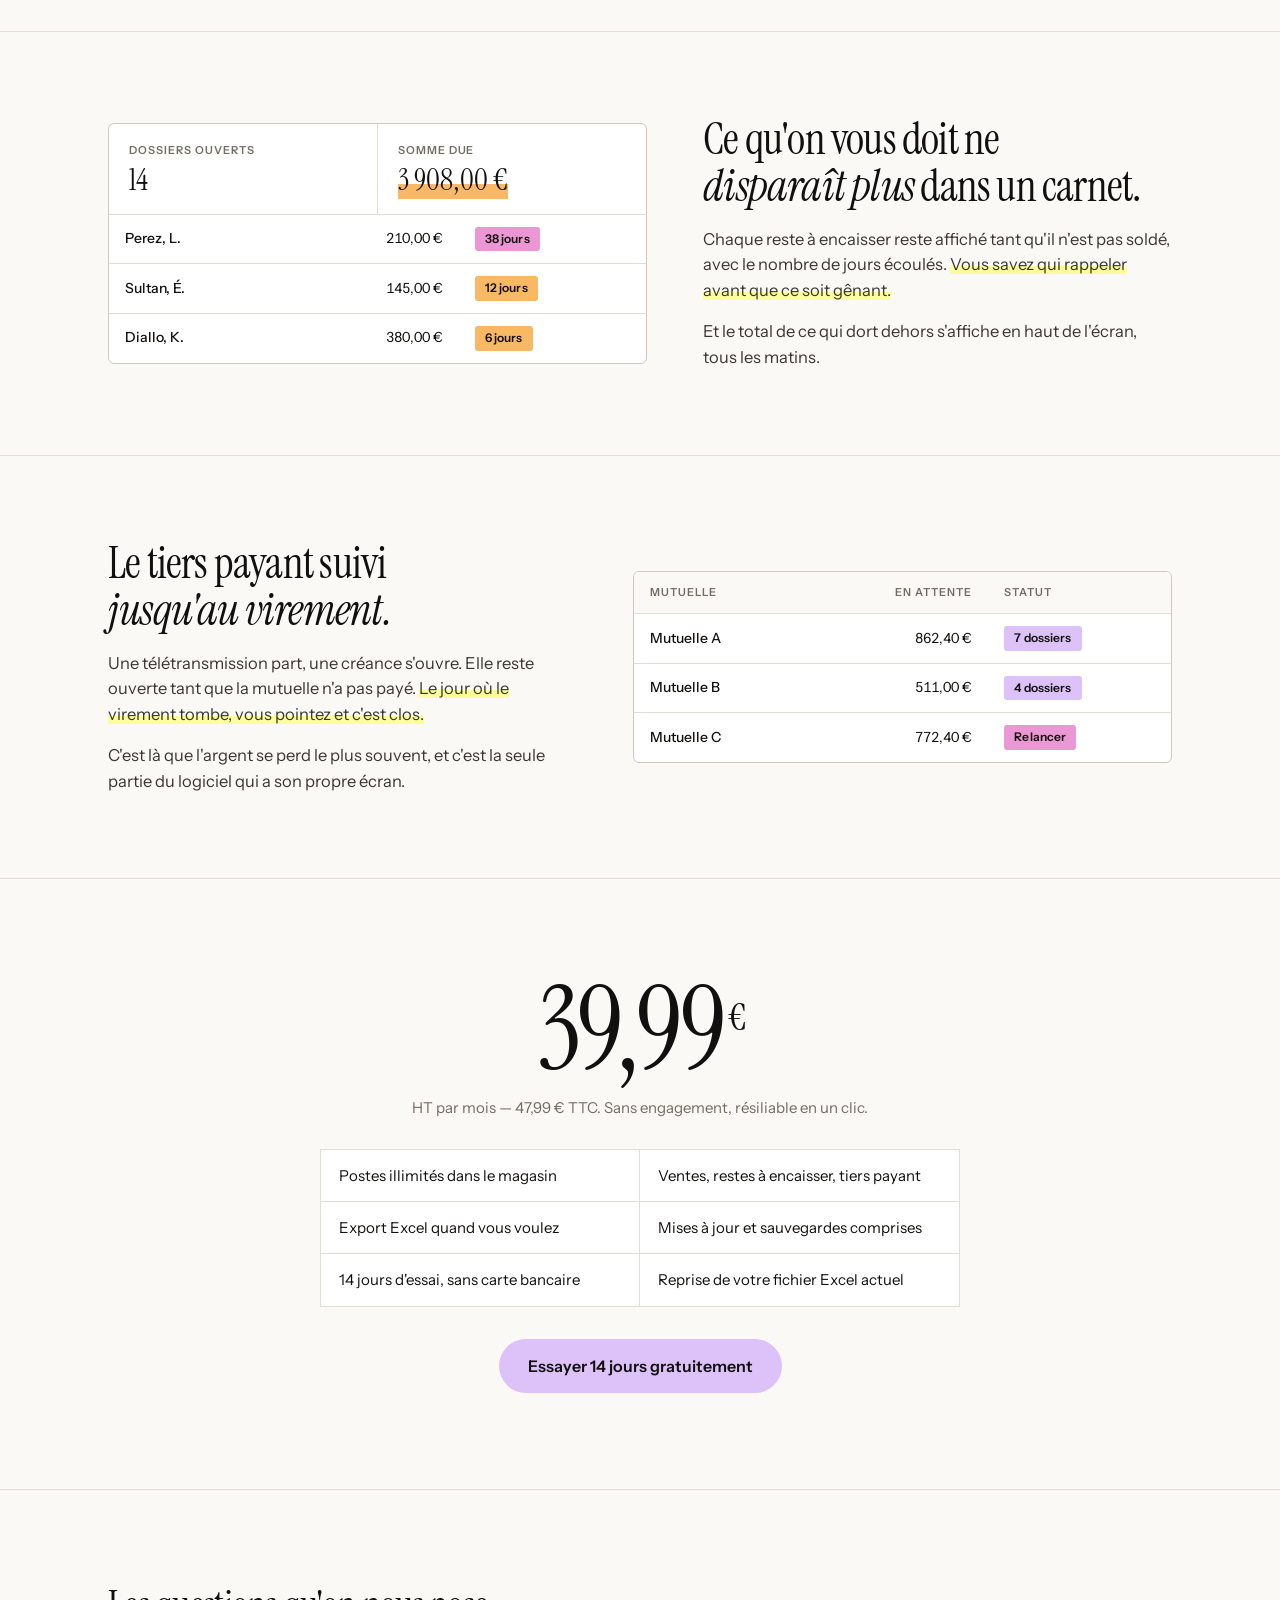
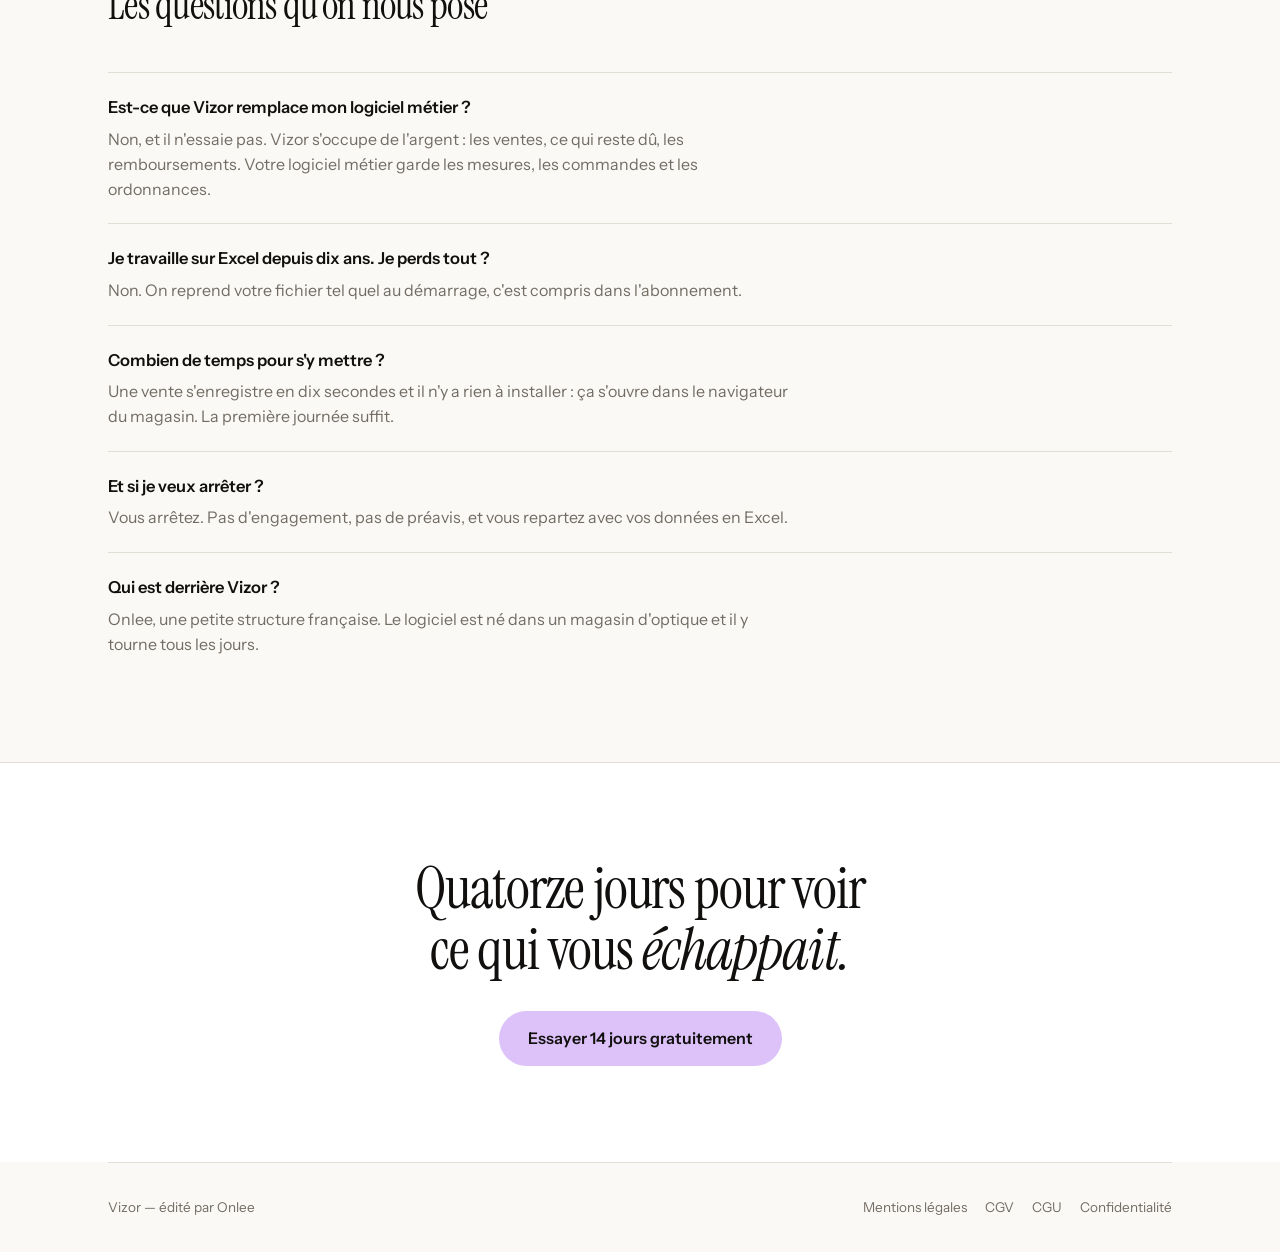
==== commit 197b706d: "Page de vente : direction artistique « registre » Refonte complète de la landing dans la grammaire r" ====
--- a/index.html
+++ b/index.html
@@ -1,301 +1,406 @@
 <!doctype html>
 <html lang="fr">
 <head>
-<meta charset="UTF-8" />
-<meta name="viewport" content="width=device-width, initial-scale=1.0" />
-<title>Vizor — La caisse et le tiers payant des opticiens</title>
-<meta name="description" content="Vizor par Onlee : la caisse du jour et le suivi des tiers payants pour opticiens. Ventes, mutuelles, restes à charge et exports — en clair. Essai gratuit 14 jours." />
-<link rel="icon" href="data:image/svg+xml,%3Csvg xmlns='http://www.w3.org/2000/svg' viewBox='0 0 32 32'%3E%3Ccircle cx='16' cy='16' r='14' fill='%238642A5'/%3E%3Ccircle cx='16' cy='16' r='5.5' fill='%23f7f5fb'/%3E%3Ccircle cx='16' cy='16' r='2.4' fill='%23C9A227'/%3E%3C/svg%3E" />
-<link rel="preconnect" href="https://fonts.googleapis.com" />
-<link rel="preconnect" href="https://fonts.gstatic.com" crossorigin />
-<link href="https://fonts.googleapis.com/css2?family=Fraunces:opsz,wght@9..144,400;9..144,500;9..144,600;9..144,700&family=Inter:wght@400;500;600;700&display=swap" rel="stylesheet" />
+<meta charset="utf-8">
+<meta name="viewport" content="width=device-width,initial-scale=1">
+<meta name="description" content="Vizor — la caisse et le suivi du tiers payant pour les opticiens indépendants. Essai 14 jours, 39,99 € HT par mois.">
+<title>Vizor — La caisse des opticiens qui ne laisse rien filer</title>
+<link rel="icon" href="data:image/svg+xml,%3Csvg xmlns='http://www.w3.org/2000/svg' viewBox='0 0 32 32'%3E%3Ccircle cx='16' cy='16' r='14' fill='%2312100E'/%3E%3Ccircle cx='16' cy='16' r='6' fill='%23DCC2F9'/%3E%3C/svg%3E">
+<link rel="preconnect" href="https://fonts.googleapis.com">
+<link rel="preconnect" href="https://fonts.gstatic.com" crossorigin>
+<link rel="stylesheet" href="https://fonts.googleapis.com/css2?family=Instrument+Sans:wght@400;500;600&family=Instrument+Serif:ital@0;1&display=swap">
 <style>
-  :root{
-    --bg:#f7f5fb; --panel:#ffffff; --ink:#191033; --muted:#6b6480;
-    --violet:#8642a5; --rose:#cc549b; --or:#c9a227;
-    --line:rgba(25,16,51,.10); --line-2:rgba(25,16,51,.18);
-    --grad:linear-gradient(100deg,#8642a5 0%,#cc549b 100%);
-    --serif:'Fraunces',Georgia,serif; --sans:'Inter',system-ui,sans-serif;
-    --maxw:1080px;
-  }
-  *{margin:0;padding:0;box-sizing:border-box}
-  html{scroll-behavior:smooth}
-  body{background:var(--bg);color:var(--ink);font-family:var(--sans);line-height:1.6;-webkit-font-smoothing:antialiased}
-  a{color:inherit;text-decoration:none}
-  .wrap{max-width:var(--maxw);margin:0 auto;padding:0 24px}
-  .btn{display:inline-flex;align-items:center;gap:8px;font-weight:600;font-size:15px;padding:12px 22px;border-radius:999px;border:1px solid transparent;cursor:pointer;transition:transform .12s ease,filter .12s ease}
-  .btn-primary{background:var(--grad);color:#fff}
-  .btn-primary:hover{filter:brightness(1.07);transform:translateY(-1px)}
-  .btn-ghost{border-color:var(--line-2);color:var(--ink)}
-  .btn-ghost:hover{background:rgba(134,66,165,.06)}
-  .eyebrow{font-size:12px;letter-spacing:.22em;text-transform:uppercase;color:var(--violet);font-weight:600}
-
-  /* header */
-  header.nav{position:sticky;top:0;z-index:20;background:rgba(247,245,251,.82);backdrop-filter:blur(10px);border-bottom:1px solid var(--line)}
-  .nav-in{display:flex;align-items:center;gap:20px;height:66px}
-  .brand{display:flex;align-items:baseline;gap:9px;font-family:var(--serif);font-weight:600;font-size:24px;letter-spacing:.01em}
-  .brand .dot{width:9px;height:9px;border-radius:50%;background:var(--or);display:inline-block;transform:translateY(-2px)}
-  .brand small{font-family:var(--sans);font-size:11px;font-weight:500;letter-spacing:.16em;text-transform:uppercase;color:var(--muted)}
-  .nav-links{margin-left:auto;display:flex;align-items:center;gap:26px;font-size:14.5px;font-weight:500}
-  .nav-links a.tlink{color:var(--muted)}
-  .nav-links a.tlink:hover{color:var(--ink)}
-  @media(max-width:720px){.nav-links a.tlink{display:none}}
-
-  /* hero — échelle de lecture (eye chart) */
-  .hero{padding:76px 0 40px;position:relative;overflow:hidden}
-  .chart{font-family:var(--serif);font-weight:600;letter-spacing:-.01em;line-height:.98}
-  .chart .l1{font-size:clamp(44px,8.2vw,96px)}
-  .chart .l2{font-size:clamp(30px,5.4vw,64px);color:#2c2350}
-  .chart .l3{font-size:clamp(22px,3.6vw,44px);display:inline-block;background:var(--grad);-webkit-background-clip:text;background-clip:text;-webkit-text-fill-color:transparent}
-  .chart .l3.focus{animation:sharpen .9s ease-out both}
-  @keyframes sharpen{from{filter:blur(9px);opacity:0}to{filter:blur(0);opacity:1}}
-  .hero p.lede{margin-top:26px;font-size:19px;max-width:33ch;color:#332a52}
-  .hero .cta-row{margin-top:30px;display:flex;align-items:center;gap:16px;flex-wrap:wrap}
-  .hero .price-note{font-size:14px;color:var(--muted)}
-  .hero .price-note b{color:var(--ink);font-weight:600}
-  .or-rule{width:64px;height:2px;background:var(--or);margin:34px 0 0;border-radius:2px}
-  .glow{position:absolute;right:-160px;top:-120px;width:520px;height:520px;border-radius:50%;
-    background:radial-gradient(circle,rgba(204,84,155,.20),rgba(134,66,165,.12) 40%,transparent 66%);pointer-events:none}
-
-  /* bandeau problème */
-  .strip{border-top:1px solid var(--line);border-bottom:1px solid var(--line);background:#fff}
-  .strip-in{display:grid;grid-template-columns:1.3fr 1fr;gap:36px;padding:34px 0;align-items:center}
-  .strip h2{font-family:var(--serif);font-weight:600;font-size:26px;line-height:1.2}
-  .strip p{margin-top:10px;color:var(--muted);font-size:15.5px}
-  .strip .num{font-family:var(--serif);font-size:clamp(40px,6vw,66px);font-weight:600;background:var(--grad);-webkit-background-clip:text;background-clip:text;-webkit-text-fill-color:transparent;line-height:1}
-  .strip .num small{display:block;font-family:var(--sans);font-size:14px;font-weight:500;color:var(--muted);margin-top:8px;-webkit-text-fill-color:var(--muted)}
-  @media(max-width:720px){.strip-in{grid-template-columns:1fr;gap:18px}}
-
-  /* sections */
-  section.block{padding:72px 0}
-  .head{max-width:60ch}
-  .head h2{font-family:var(--serif);font-weight:600;font-size:clamp(30px,4.4vw,42px);line-height:1.1;margin-top:12px}
-  .head p{margin-top:14px;color:var(--muted);font-size:16.5px}
-
-  .grid{margin-top:44px;display:grid;grid-template-columns:repeat(3,1fr);gap:20px}
-  @media(max-width:860px){.grid{grid-template-columns:1fr 1fr}}
-  @media(max-width:560px){.grid{grid-template-columns:1fr}}
-  .card{background:var(--panel);border:1px solid var(--line);border-radius:18px;padding:26px 24px}
-  .card .ic{width:42px;height:42px;border-radius:12px;background:rgba(134,66,165,.09);display:flex;align-items:center;justify-content:center;color:var(--violet)}
-  .card h3{font-family:var(--serif);font-weight:600;font-size:20px;margin-top:16px}
-  .card p{margin-top:8px;color:var(--muted);font-size:14.5px}
-  .card svg{width:22px;height:22px;stroke:currentColor;stroke-width:1.6;fill:none;stroke-linecap:round;stroke-linejoin:round}
-
-  /* étapes (vraie séquence → numérotées) */
-  .steps{margin-top:44px;display:grid;grid-template-columns:repeat(3,1fr);gap:26px}
-  @media(max-width:720px){.steps{grid-template-columns:1fr}}
-  .step .no{font-family:var(--serif);font-size:15px;font-weight:600;color:var(--or)}
-  .step h3{font-family:var(--serif);font-weight:600;font-size:21px;margin-top:6px}
-  .step p{margin-top:8px;color:var(--muted);font-size:14.5px}
-  .step .bar{height:2px;background:var(--line);margin-top:16px;position:relative}
-  .step .bar::before{content:"";position:absolute;left:0;top:0;height:2px;width:34%;background:var(--grad)}
-
-  /* tarif */
-  .price{background:#fff;border:1px solid var(--line);border-radius:24px;padding:40px;max-width:520px;margin:44px auto 0;text-align:center;position:relative;overflow:hidden}
-  .price::before{content:"";position:absolute;inset:0 0 auto 0;height:5px;background:var(--grad)}
-  .price .amount{font-family:var(--serif);font-size:64px;font-weight:600;line-height:1}
-  .price .amount span{font-size:22px;color:var(--muted);font-weight:500}
-  .price .trial{margin-top:6px;color:var(--violet);font-weight:600;font-size:15px}
-  .price ul{list-style:none;margin:26px 0 28px;text-align:left;display:inline-block}
-  .price li{padding:7px 0 7px 30px;position:relative;font-size:15px}
-  .price li::before{content:"";position:absolute;left:0;top:12px;width:16px;height:9px;border-left:2px solid var(--violet);border-bottom:2px solid var(--violet);transform:rotate(-45deg)}
-  .price .btn-primary{width:100%;justify-content:center;padding:15px}
-  .price .fine{margin-top:14px;font-size:12.5px;color:var(--muted)}
-
-  /* footer */
-  footer{border-top:1px solid var(--line);background:#fff;padding:48px 0 40px;margin-top:24px}
-  .foot-in{display:flex;justify-content:space-between;gap:24px;flex-wrap:wrap;align-items:flex-start}
-  .foot-brand{font-family:var(--serif);font-weight:600;font-size:22px}
-  .foot-brand small{display:block;font-family:var(--sans);font-size:13px;font-weight:400;color:var(--muted);margin-top:4px;max-width:34ch}
-  .foot-links{display:flex;gap:40px;flex-wrap:wrap}
-  .foot-col b{font-size:12px;letter-spacing:.14em;text-transform:uppercase;color:var(--muted);font-weight:600}
-  .foot-col a{display:block;margin-top:10px;font-size:14.5px;color:var(--ink)}
-  .foot-col a:hover{color:var(--violet)}
-  .copyright{margin-top:36px;padding-top:22px;border-top:1px solid var(--line);font-size:13px;color:var(--muted);display:flex;justify-content:space-between;gap:16px;flex-wrap:wrap}
-
-  :focus-visible{outline:2px solid var(--violet);outline-offset:3px;border-radius:4px}
-  @media(prefers-reduced-motion:reduce){*{animation:none!important}}
+/* =====================================================================
+   VIZOR — Direction artistique « registre »
+   Grammaire d'après Equals (saaslandingpage.com/equals) :
+   fond papier, énorme titre serif centré, sans-serif discret partout
+   ailleurs, et la matière du produit — les cellules du registre de
+   ventes — utilisée comme décor. Aucun dégradé, aucune carte à icône.
+   ===================================================================== */
+:root{
+  --paper:#FAF9F6;
+  --paper-2:#F2F0EB;
+  --ink:#12100E;
+  --ink-2:#3A3733;
+  --muted:#726C64;
+  --line:#E2DED6;
+  --line-strong:#CFC9BF;
+  --white:#FFFFFF;
+
+  /* Les six surligneurs — ce sont les statuts du registre, pas de la déco */
+  --encaisse:#85FAC1;   /* encaissé            */
+  --reste:#F9B864;      /* reste à encaisser   */
+  --mutuelle:#DCC2F9;   /* attendu mutuelle    */
+  --teletrans:#3CD3E4;  /* à télétransmettre   */
+  --retard:#EB97D3;     /* en retard           */
+  --note:#FCFD9C;       /* mis en avant        */
+
+  --serif:'Instrument Serif',Georgia,'Times New Roman',serif;
+  --sans:'Instrument Sans',system-ui,-apple-system,'Helvetica Neue',sans-serif;
+  --maxw:1120px;
+}
+*{box-sizing:border-box;margin:0;padding:0}
+html{scroll-behavior:smooth}
+body{
+  background:var(--paper);
+  color:var(--ink);
+  font-family:var(--sans);
+  font-size:16px;
+  line-height:1.55;
+  -webkit-font-smoothing:antialiased;
+}
+a{color:inherit;text-decoration:none}
+:focus-visible{outline:2px solid var(--ink);outline-offset:3px;border-radius:2px}
+.wrap{max-width:var(--maxw);margin:0 auto;padding:0 28px}
+.num{font-variant-numeric:tabular-nums}
+
+/* ---------- barre de navigation : minimale, comme la référence ---------- */
+nav{
+  position:sticky;top:0;z-index:40;
+  background:rgba(250,249,246,.9);
+  backdrop-filter:blur(8px);
+  border-bottom:1px solid var(--line);
+}
+.nav-in{display:flex;align-items:center;gap:28px;height:60px}
+.mark{display:flex;align-items:baseline;gap:8px;font-weight:600;font-size:18px;letter-spacing:-.01em}
+.mark .eq{font-family:var(--serif);font-size:22px;line-height:1;color:var(--muted)}
+.nav-links{display:flex;gap:24px;font-size:14.5px;color:var(--muted)}
+.nav-links a:hover{color:var(--ink)}
+.nav-right{margin-left:auto;display:flex;align-items:center;gap:16px}
+.nav-right .sign{font-size:14.5px;color:var(--muted)}
+@media(max-width:800px){.nav-links{display:none}}
+
+/* ---------- boutons : pilule, comme la référence ---------- */
+.pill{
+  display:inline-flex;align-items:center;justify-content:center;
+  font-family:var(--sans);font-weight:600;font-size:14.5px;
+  padding:10px 20px;border-radius:999px;border:1px solid transparent;
+  background:var(--mutuelle);color:var(--ink);cursor:pointer;
+  transition:filter .15s ease,transform .15s ease;
+}
+.pill:hover{filter:brightness(.95);transform:translateY(-1px)}
+.pill.big{font-size:16px;padding:14px 28px}
+.pill.ghost{background:transparent;border-color:var(--line-strong);color:var(--ink-2)}
+.pill.ghost:hover{background:var(--paper-2);filter:none}
+
+/* ---------- héros ---------- */
+.hero{position:relative;overflow:hidden;padding:96px 0 72px;text-align:center}
+.hero h1{
+  font-family:var(--serif);font-weight:400;
+  font-size:clamp(44px,7.4vw,92px);line-height:1.02;letter-spacing:-.02em;
+  max-width:16ch;margin:0 auto;text-wrap:balance;
+}
+.hero h1 em{font-style:italic}
+.hero .lede{
+  margin:26px auto 0;max-width:52ch;font-size:17.5px;color:var(--ink-2);
+}
+.hero .cta{margin:34px auto 0;display:flex;align-items:center;justify-content:center;gap:12px;flex-wrap:wrap}
+.hero .fine{margin-top:16px;font-size:13.5px;color:var(--muted)}
+
+/* les cellules du registre, en décor de bord — reprises de la référence */
+.cells{position:absolute;top:0;bottom:0;width:190px;pointer-events:none;opacity:.85}
+.cells.l{left:0}
+.cells.r{right:0}
+.cells i{position:absolute;display:block;height:26px;border-radius:2px}
+.cells.l i:nth-child(1){top:56px;left:0;width:52px;background:var(--mutuelle)}
+.cells.l i:nth-child(2){top:104px;left:24px;width:118px;background:var(--paper-2)}
+.cells.l i:nth-child(3){top:152px;left:0;width:70px;background:var(--teletrans);opacity:.55}
+.cells.l i:nth-child(4){top:206px;left:40px;width:150px;background:var(--encaisse);opacity:.5}
+.cells.l i:nth-child(5){top:254px;left:8px;width:96px;background:var(--paper-2)}
+.cells.l i:nth-child(6){top:308px;left:56px;width:64px;background:var(--note);opacity:.7}
+.cells.r i:nth-child(1){top:80px;right:0;width:96px;background:var(--paper-2)}
+.cells.r i:nth-child(2){top:128px;right:36px;width:64px;background:var(--retard);opacity:.5}
+.cells.r i:nth-child(3){top:182px;right:0;width:140px;background:var(--reste);opacity:.5}
+.cells.r i:nth-child(4){top:230px;right:52px;width:80px;background:var(--paper-2)}
+.cells.r i:nth-child(5){top:284px;right:0;width:110px;background:var(--note);opacity:.65}
+@media(max-width:1180px){.cells{display:none}}
+
+/* ---------- bandeau d'honnêteté (remplace le mur de logos clients) ---------- */
+.trust{border-top:1px solid var(--line);border-bottom:1px solid var(--line);background:var(--white)}
+.trust-in{padding:20px 0;display:flex;align-items:center;justify-content:center;gap:14px;flex-wrap:wrap;text-align:center}
+.trust-in .dot{width:6px;height:6px;border-radius:50%;background:var(--encaisse);flex:none}
+.trust-in p{font-size:14.5px;color:var(--muted)}
+.trust-in p b{color:var(--ink);font-weight:600}
+
+/* ---------- aperçu produit ---------- */
+.shot{padding:64px 0 0}
+.frame{
+  background:var(--white);border:1px solid var(--line-strong);border-radius:8px;
+  box-shadow:0 24px 60px rgba(18,16,14,.07);overflow:hidden;
+}
+.frame-bar{
+  display:flex;align-items:center;gap:8px;padding:11px 14px;
+  border-bottom:1px solid var(--line);background:var(--paper-2);
+}
+.frame-bar span:not(.url){width:9px;height:9px;border-radius:50%;background:var(--line-strong);flex:none}
+.frame-bar .url{
+  margin-left:10px;font-size:12.5px;color:var(--muted);
+}
+.caption{margin-top:12px;text-align:center;font-size:12.5px;color:var(--muted)}
+
+/* la table du registre — utilisée dans l'aperçu ET dans les sections */
+.ledger{width:100%;border-collapse:collapse;font-size:14px}
+.ledger th{
+  text-align:left;font-size:11px;font-weight:600;letter-spacing:.09em;
+  text-transform:uppercase;color:var(--muted);
+  padding:12px 16px;border-bottom:1px solid var(--line);background:var(--paper);
+}
+.ledger td{padding:12px 16px;border-bottom:1px solid var(--line);vertical-align:middle}
+.ledger tr:last-child td{border-bottom:0}
+.ledger .r{text-align:right}
+.num,td.r,th.r{white-space:nowrap}
+.ledger .name{font-weight:500}
+.tag{
+  display:inline-block;padding:3px 10px;border-radius:3px;
+  font-size:12px;font-weight:600;letter-spacing:.01em;color:var(--ink);
+}
+.t-encaisse{background:var(--encaisse)}
+.t-reste{background:var(--reste)}
+.t-mutuelle{background:var(--mutuelle)}
+.t-teletrans{background:var(--teletrans)}
+.t-retard{background:var(--retard)}
+
+.kpis{display:grid;grid-template-columns:repeat(3,1fr);border-bottom:1px solid var(--line)}
+.kpis > div{padding:18px 20px;border-right:1px solid var(--line)}
+.kpis > div:last-child{border-right:0}
+.kpis .lab{font-size:11px;font-weight:600;letter-spacing:.09em;text-transform:uppercase;color:var(--muted)}
+.kpis .val{font-family:var(--serif);font-size:30px;line-height:1.1;margin-top:4px}
+.kpis .val .hl{background:linear-gradient(transparent 62%,var(--reste) 62%)}
+.kpis .val .hl-m{background:linear-gradient(transparent 62%,var(--mutuelle) 62%)}
+@media(max-width:620px){.kpis{grid-template-columns:1fr}.kpis > div{border-right:0;border-bottom:1px solid var(--line)}}
+
+/* ---------- sections alternées texte / visuel ---------- */
+section.alt{padding:84px 0;border-top:1px solid var(--line)}
+.alt-in{display:grid;grid-template-columns:1fr 1.15fr;gap:56px;align-items:center}
+.alt.flip .alt-in{direction:rtl}
+.alt.flip .alt-in > *{direction:ltr}
+.alt h2{
+  font-family:var(--serif);font-weight:400;
+  font-size:clamp(30px,4.2vw,44px);line-height:1.08;letter-spacing:-.018em;
+  text-wrap:balance;
+}
+.alt h2 em{font-style:italic}
+.alt p{margin-top:16px;color:var(--ink-2);font-size:16.5px;max-width:44ch}
+.alt .mark-hl{background:linear-gradient(transparent 60%,var(--note) 60%)}
+.visual{background:var(--white);border:1px solid var(--line-strong);border-radius:6px;overflow:hidden}
+@media(max-width:880px){
+  .alt-in{grid-template-columns:1fr;gap:32px}
+  .alt.flip .alt-in{direction:ltr}
+}
+
+/* ---------- tarif ---------- */
+.price{padding:96px 0;border-top:1px solid var(--line);text-align:center}
+.price .amount{font-family:var(--serif);font-size:clamp(64px,11vw,116px);line-height:.95;letter-spacing:-.03em}
+.price .amount sup{font-size:.32em;vertical-align:super;margin-left:4px}
+.price .per{font-size:15px;color:var(--muted);margin-top:10px}
+.price .incl{margin:30px auto 0;max-width:640px;display:grid;grid-template-columns:repeat(2,1fr);gap:0;border:1px solid var(--line);background:var(--white);text-align:left}
+.price .incl div{padding:14px 18px;border-bottom:1px solid var(--line);border-right:1px solid var(--line);font-size:15px}
+.price .incl div:nth-child(2n){border-right:0}
+.price .incl div:nth-last-child(-n+2){border-bottom:0}
+@media(max-width:620px){.price .incl{grid-template-columns:1fr}.price .incl div{border-right:0}}
+
+/* ---------- questions : liste franche, pas d'accordéon ---------- */
+.faq{padding:84px 0;border-top:1px solid var(--line)}
+.faq h2{font-family:var(--serif);font-weight:400;font-size:clamp(28px,4vw,40px);letter-spacing:-.018em;margin-bottom:36px}
+.faq dl{display:grid;gap:0}
+.faq dt{font-weight:600;font-size:16.5px;padding-top:22px;border-top:1px solid var(--line)}
+.faq dd{margin:6px 0 22px;color:var(--muted);font-size:16px;max-width:62ch}
+
+/* ---------- pied ---------- */
+.end{padding:96px 0;border-top:1px solid var(--line);text-align:center;background:var(--white)}
+.end h2{font-family:var(--serif);font-weight:400;font-size:clamp(34px,5.4vw,58px);line-height:1.05;letter-spacing:-.02em;max-width:18ch;margin:0 auto;text-wrap:balance}
+.end .cta{margin-top:30px;display:flex;justify-content:center;gap:12px;flex-wrap:wrap}
+footer{padding:34px 0;border-top:1px solid var(--line);font-size:13.5px;color:var(--muted);display:flex;gap:18px;flex-wrap:wrap;align-items:center}
+footer .sp{margin-left:auto}
+footer a:hover{color:var(--ink);text-decoration:underline;text-underline-offset:3px}
+@media(max-width:620px){footer .sp{margin-left:0}}
+@media(prefers-reduced-motion:reduce){*{transition:none!important;animation:none!important}}
 </style>
 </head>
 <body>
 
-<header class="nav">
+<nav>
   <div class="wrap nav-in">
-    <a class="brand" href="#top">Vizor<span class="dot"></span><small>par Onlee</small></a>
-    <nav class="nav-links">
-      <a class="tlink" href="#fonctions">Fonctionnalités</a>
-      <a class="tlink" href="#etapes">Comment ça marche</a>
-      <a class="tlink" href="#tarif">Tarif</a>
-      <a class="tlink" href="https://vizor.onlee.fr/">Se connecter</a>
-      <a class="btn btn-primary" href="https://vizor.onlee.fr/">Essai gratuit</a>
-    </nav>
+    <a class="mark" href="#"><span class="eq">◎</span> Vizor</a>
+    <div class="nav-links">
+      <a href="#journee">La journée</a>
+      <a href="#tiers">Tiers payant</a>
+      <a href="#tarif">Tarif</a>
+    </div>
+    <div class="nav-right">
+      <a class="sign" href="https://vizor.onlee.fr">Se connecter</a>
+      <a class="pill" href="https://vizor.onlee.fr">Essayer 14 jours</a>
+    </div>
+  </div>
+</nav>
+
+<header class="hero">
+  <div class="cells l" aria-hidden="true"><i></i><i></i><i></i><i></i><i></i><i></i></div>
+  <div class="cells r" aria-hidden="true"><i></i><i></i><i></i><i></i><i></i></div>
+  <div class="wrap">
+    <h1>La caisse des opticiens qui ne laisse <em>rien filer.</em></h1>
+    <p class="lede">Les ventes du jour, ce que le client doit encore, et les remboursements mutuelles que vous attendez. Sur un seul écran, tenu à jour tout seul.</p>
+    <div class="cta">
+      <a class="pill big" href="https://vizor.onlee.fr">Essayer 14 jours gratuitement</a>
+      <a class="pill big ghost" href="#journee">Voir l'écran</a>
+    </div>
+    <p class="fine">Sans carte bancaire. Sans engagement. 39,99 € HT par mois ensuite.</p>
   </div>
 </header>
 
-<main id="top">
-  <!-- HERO : échelle de lecture -->
-  <section class="hero">
-    <div class="glow"></div>
-    <div class="wrap">
-      <div class="eyebrow">Caisse &amp; tiers payant · opticiens</div>
-      <div class="chart" style="margin-top:18px">
-        <div class="l1">Vos ventes du jour,</div>
-        <div class="l2">vos tiers payants,</div>
-        <div class="l3 focus">en clair.</div>
+<div class="trust">
+  <div class="wrap trust-in">
+    <span class="dot" aria-hidden="true"></span>
+    <p>Pas de mur de logos : <b>un magasin à Sarcelles s'en sert tous les jours</b>, et c'est tout ce qu'on peut prouver aujourd'hui.</p>
+  </div>
+</div>
+
+<!-- APERÇU PRODUIT -->
+<!-- TODO Leeroy : remplacer ce bloc par une VRAIE capture d'écran de Vizor avant mise en ligne. -->
+<div class="shot">
+  <div class="wrap">
+    <div class="frame">
+      <div class="frame-bar"><span></span><span></span><span></span><span class="url">vizor.onlee.fr</span></div>
+      <div class="kpis">
+        <div><div class="lab">Encaissé aujourd'hui</div><div class="val num">1 284,00 €</div></div>
+        <div><div class="lab">Reste à encaisser</div><div class="val num"><span class="hl">610,00 €</span></div></div>
+        <div><div class="lab">Attendu mutuelles</div><div class="val num"><span class="hl-m">2 145,80 €</span></div></div>
       </div>
-      <p class="lede">Vizor remplace l'Excel du magasin : chaque vente en 10 secondes, aucune mutuelle oubliée, chaque reste à charge encaissé. Et l'export du mois, prêt pour le comptable.</p>
-      <div class="cta-row">
-        <a class="btn btn-primary" href="https://vizor.onlee.fr/">Démarrer l'essai gratuit</a>
-        <span class="price-note"><b>14 jours offerts</b>, puis 39,99&nbsp;€ HT/mois. Sans engagement.</span>
+      <table class="ledger">
+        <thead><tr><th>Client</th><th>Équipement</th><th class="r">Total</th><th class="r">Réglé</th><th>Statut</th></tr></thead>
+        <tbody>
+          <tr><td class="name">Benhamou, S.</td><td>Progressifs + monture</td><td class="r num">489,00 €</td><td class="r num">489,00 €</td><td><span class="tag t-encaisse">Encaissé</span></td></tr>
+          <tr><td class="name">Dacosta, M.</td><td>Lentilles mensuelles</td><td class="r num">168,00 €</td><td class="r num">68,00 €</td><td><span class="tag t-reste">Reste 100 €</span></td></tr>
+          <tr><td class="name">Attia, R.</td><td>Solaires à correction</td><td class="r num">312,00 €</td><td class="r num">102,00 €</td><td><span class="tag t-mutuelle">Mutuelle 210 €</span></td></tr>
+          <tr><td class="name">Nguyen, T.</td><td>Unifocaux 100 % Santé</td><td class="r num">125,00 €</td><td class="r num">0,00 €</td><td><span class="tag t-teletrans">À télétransmettre</span></td></tr>
+          <tr><td class="name">Perez, L.</td><td>Monture + verres</td><td class="r num">540,00 €</td><td class="r num">330,00 €</td><td><span class="tag t-retard">Relance 38 j</span></td></tr>
+        </tbody>
+      </table>
+    </div>
+    <p class="caption">Aperçu de l'interface — données d'illustration.</p>
+  </div>
+</div>
+
+<section class="alt" id="journee">
+  <div class="wrap alt-in">
+    <div>
+      <h2>Une vente prend <em>dix secondes</em> à enregistrer.</h2>
+      <p>Le nom, l'équipement, ce qui est payé. Vizor calcule le reste dû, la part mutuelle et le total du jour pendant que vous rendez la monnaie. <span class="mark-hl">Aucune ligne à recopier le soir.</span></p>
+      <p>Plusieurs postes peuvent saisir en même temps : la caisse du comptoir et celle de l'atelier voient la même journée.</p>
+    </div>
+    <div class="visual">
+      <table class="ledger">
+        <thead><tr><th>Aujourd'hui</th><th class="r">Total</th><th>Statut</th></tr></thead>
+        <tbody>
+          <tr><td class="name">Cohen, D.</td><td class="r num">274,00 €</td><td><span class="tag t-encaisse">Encaissé</span></td></tr>
+          <tr><td class="name">Traoré, A.</td><td class="r num">159,00 €</td><td><span class="tag t-encaisse">Encaissé</span></td></tr>
+          <tr><td class="name">Lévy, J.</td><td class="r num">628,00 €</td><td><span class="tag t-reste">Reste 218 €</span></td></tr>
+          <tr><td class="name">Bakhti, N.</td><td class="r num">92,00 €</td><td><span class="tag t-encaisse">Encaissé</span></td></tr>
+        </tbody>
+      </table>
+    </div>
+  </div>
+</section>
+
+<section class="alt flip">
+  <div class="wrap alt-in">
+    <div>
+      <h2>Ce qu'on vous doit ne <em>disparaît plus</em> dans un carnet.</h2>
+      <p>Chaque reste à encaisser reste affiché tant qu'il n'est pas soldé, avec le nombre de jours écoulés. <span class="mark-hl">Vous savez qui rappeler avant que ce soit gênant.</span></p>
+      <p>Et le total de ce qui dort dehors s'affiche en haut de l'écran, tous les matins.</p>
+    </div>
+    <div class="visual">
+      <div class="kpis" style="grid-template-columns:1fr 1fr">
+        <div><div class="lab">Dossiers ouverts</div><div class="val num">14</div></div>
+        <div><div class="lab">Somme due</div><div class="val num"><span class="hl">3 908,00 €</span></div></div>
       </div>
-      <div class="or-rule"></div>
-    </div>
-  </section>
-
-  <!-- PROBLÈME -->
-  <div class="strip">
-    <div class="wrap strip-in">
-      <div>
-        <h2>L'Excel du magasin oublie. Vizor, non.</h2>
-        <p>Une télétransmission zappée, un acompte perdu, une feuille qui plante en fin de journée : ce sont des euros qui s'évaporent. Vizor garde chaque dossier à l'écran tant qu'il n'est pas facturé, payé et encaissé.</p>
-      </div>
-      <div>
-        <div class="num">0<small>dossier mutuelle oublié — tout reste visible jusqu'au paiement</small></div>
-      </div>
-    </div>
-  </div>
-
-  <!-- FONCTIONS -->
-  <section class="block" id="fonctions">
-    <div class="wrap">
-      <div class="head">
-        <div class="eyebrow">Ce que fait Vizor</div>
-        <h2>Toute la journée du magasin, au même endroit.</h2>
-        <p>Pensé avec une opticienne, pour la caisse réelle : lunettes, lentilles, mutuelles, tiers payant, restes à charge et acomptes.</p>
-      </div>
-      <div class="grid">
-        <div class="card">
-          <div class="ic"><svg viewBox="0 0 24 24"><rect x="3" y="5" width="18" height="14" rx="2"/><path d="M3 10h18M7 15h4"/></svg></div>
-          <h3>Caisse du jour</h3>
-          <p>Chaque vente en quelques secondes. CA, lunettes/lentilles, mutuelle et caisse par moyen de paiement, à jour en direct.</p>
-        </div>
-        <div class="card">
-          <div class="ic"><svg viewBox="0 0 24 24"><path d="M4 6h16v12H4z"/><path d="m4 8 8 5 8-5"/></svg></div>
-          <h3>Tiers payant suivi</h3>
-          <p>Chaque dossier passe de « à facturer » à « facturé » puis « payé par la mutuelle ». Rien ne se perd, même les jours suivants.</p>
-        </div>
-        <div class="card">
-          <div class="ic"><svg viewBox="0 0 24 24"><path d="M12 2v20M5 7h9a3 3 0 0 1 0 6H8a3 3 0 0 0 0 6h11"/></svg></div>
-          <h3>Restes à charge &amp; acomptes</h3>
-          <p>Acompte à la commande, solde encaissé au retrait — espèces, CB, Alma ou chèque. Aucun client ne repart sans être pointé.</p>
-        </div>
-        <div class="card">
-          <div class="ic"><svg viewBox="0 0 24 24"><rect x="4" y="3" width="16" height="18" rx="2"/><path d="M8 8h8M8 12h8M8 16h5"/></svg></div>
-          <h3>Export Excel du mois</h3>
-          <p>Un fichier, trois onglets — ventes, tiers payants, résumé — coloré et prêt à envoyer au comptable, en un clic.</p>
-        </div>
-        <div class="card">
-          <div class="ic"><svg viewBox="0 0 24 24"><path d="M3 12h4l3 8 4-16 3 8h4"/></svg></div>
-          <h3>Plusieurs postes, en direct</h3>
-          <p>Les données sont en ligne et partagées : la vente saisie à l'atelier apparaît à la caisse, à la seconde.</p>
-        </div>
-        <div class="card">
-          <div class="ic"><svg viewBox="0 0 24 24"><circle cx="11" cy="11" r="7"/><path d="m20 20-3.5-3.5"/></svg></div>
-          <h3>Recherche client</h3>
-          <p>Un nom, et vous retrouvez tous ses dossiers et leur statut — reste à charge, facturation, paiement mutuelle.</p>
-        </div>
-      </div>
-    </div>
-  </section>
-
-  <!-- ÉTAPES -->
-  <section class="block" id="etapes" style="padding-top:8px">
-    <div class="wrap">
-      <div class="head">
-        <div class="eyebrow">Le circuit d'un dossier</div>
-        <h2>Facturé, payé, encaissé — dans l'ordre, jamais oublié.</h2>
-      </div>
-      <div class="steps">
-        <div class="step">
-          <div class="no">Étape 1</div>
-          <h3>La vente</h3>
-          <p>Nom, montant, part mutuelle. Le reste à charge se calcule seul ; la plateforme de tiers payant propose ses mutuelles.</p>
-          <div class="bar"></div>
-        </div>
-        <div class="step">
-          <div class="no">Étape 2</div>
-          <h3>La facturation</h3>
-          <p>Le dossier attend dans « À facturer ». Un clic « Facturé » quand vous l'avez envoyé sur la plateforme.</p>
-          <div class="bar"></div>
-        </div>
-        <div class="step">
-          <div class="no">Étape 3</div>
-          <h3>Le paiement</h3>
-          <p>La mutuelle règle : un clic « Payé ». Le reste à charge du client, lui, s'encaisse au retrait. Tout est soldé.</p>
-          <div class="bar"></div>
-        </div>
-      </div>
-    </div>
-  </section>
-
-  <!-- TARIF -->
-  <section class="block" id="tarif" style="padding-top:8px">
-    <div class="wrap">
-      <div class="head" style="text-align:center;margin:0 auto">
-        <div class="eyebrow">Tarif</div>
-        <h2>Un prix clair, comme le reste.</h2>
-      </div>
-      <div class="price">
-        <div class="amount">39,99&nbsp;€ HT<span> / mois</span></div>
-        <div class="trial">14 jours d'essai gratuit — sans carte · soit 47,99&nbsp;€ TTC (TVA récupérable)</div>
-        <ul>
-          <li>Caisse du jour illimitée</li>
-          <li>Suivi complet des tiers payants</li>
-          <li>Restes à charge &amp; acomptes</li>
-          <li>Exports Excel mensuels</li>
-          <li>Plusieurs postes en temps réel</li>
-          <li>Mises à jour incluses</li>
-        </ul>
-        <a class="btn btn-primary" href="https://vizor.onlee.fr/">Créer mon compte gratuit</a>
-        <div class="fine">Sans engagement, résiliable à tout moment. Un magasin = un abonnement.</div>
-      </div>
-    </div>
-  </section>
-</main>
-
-<footer>
+      <table class="ledger">
+        <tbody>
+          <tr><td class="name">Perez, L.</td><td class="r num">210,00 €</td><td><span class="tag t-retard">38 jours</span></td></tr>
+          <tr><td class="name">Sultan, É.</td><td class="r num">145,00 €</td><td><span class="tag t-reste">12 jours</span></td></tr>
+          <tr><td class="name">Diallo, K.</td><td class="r num">380,00 €</td><td><span class="tag t-reste">6 jours</span></td></tr>
+        </tbody>
+      </table>
+    </div>
+  </div>
+</section>
+
+<section class="alt" id="tiers">
+  <div class="wrap alt-in">
+    <div>
+      <h2>Le tiers payant suivi <em>jusqu'au virement.</em></h2>
+      <p>Une télétransmission part, une créance s'ouvre. Elle reste ouverte tant que la mutuelle n'a pas payé. <span class="mark-hl">Le jour où le virement tombe, vous pointez et c'est clos.</span></p>
+      <p>C'est là que l'argent se perd le plus souvent, et c'est la seule partie du logiciel qui a son propre écran.</p>
+    </div>
+    <div class="visual">
+      <table class="ledger">
+        <thead><tr><th>Mutuelle</th><th class="r">En attente</th><th>Statut</th></tr></thead>
+        <tbody>
+          <tr><td class="name">Mutuelle A</td><td class="r num">862,40 €</td><td><span class="tag t-mutuelle">7 dossiers</span></td></tr>
+          <tr><td class="name">Mutuelle B</td><td class="r num">511,00 €</td><td><span class="tag t-mutuelle">4 dossiers</span></td></tr>
+          <tr><td class="name">Mutuelle C</td><td class="r num">772,40 €</td><td><span class="tag t-retard">Relancer</span></td></tr>
+        </tbody>
+      </table>
+    </div>
+  </div>
+</section>
+
+<section class="price" id="tarif">
   <div class="wrap">
-    <div class="foot-in">
-      <div>
-        <div class="foot-brand">Vizor</div>
-        <div class="foot-brand"><small>La caisse et le tiers payant des opticiens. Une solution Onlee.</small></div>
-      </div>
-      <div class="foot-links">
-        <div class="foot-col">
-          <b>Produit</b>
-          <a href="#fonctions">Fonctionnalités</a>
-          <a href="#tarif">Tarif</a>
-          <a href="https://vizor.onlee.fr/">Se connecter</a>
-        </div>
-        <div class="foot-col">
-          <b>Légal</b>
-          <a href="mentions-legales.html">Mentions légales</a>
-          <a href="cgv.html">CGV</a>
-          <a href="cgu.html">CGU</a>
-          <a href="confidentialite.html">Confidentialité</a>
-        </div>
-        <div class="foot-col">
-          <b>Contact</b>
-          <a href="mailto:contact@onlee.fr">contact@onlee.fr</a>
-        </div>
-      </div>
-    </div>
-    <div class="copyright">
-      <span>© 2026 Onlee — Vizor. Tous droits réservés.</span>
-      <span>Fait avec soin en France.</span>
-    </div>
-  </div>
-</footer>
+    <div class="amount num">39,99<sup>€</sup></div>
+    <p class="per">HT par mois — 47,99 € TTC. Sans engagement, résiliable en un clic.</p>
+    <div class="incl">
+      <div>Postes illimités dans le magasin</div>
+      <div>Ventes, restes à encaisser, tiers payant</div>
+      <div>Export Excel quand vous voulez</div>
+      <div>Mises à jour et sauvegardes comprises</div>
+      <div>14 jours d'essai, sans carte bancaire</div>
+      <div>Reprise de votre fichier Excel actuel</div>
+    </div>
+    <div style="margin-top:32px"><a class="pill big" href="https://vizor.onlee.fr">Essayer 14 jours gratuitement</a></div>
+  </div>
+</section>
+
+<section class="faq">
+  <div class="wrap">
+    <h2>Les questions qu'on nous pose</h2>
+    <dl>
+      <dt>Est-ce que Vizor remplace mon logiciel métier ?</dt>
+      <dd>Non, et il n'essaie pas. Vizor s'occupe de l'argent : les ventes, ce qui reste dû, les remboursements. Votre logiciel métier garde les mesures, les commandes et les ordonnances.</dd>
+
+      <dt>Je travaille sur Excel depuis dix ans. Je perds tout ?</dt>
+      <dd>Non. On reprend votre fichier tel quel au démarrage, c'est compris dans l'abonnement.</dd>
+
+      <dt>Combien de temps pour s'y mettre ?</dt>
+      <dd>Une vente s'enregistre en dix secondes et il n'y a rien à installer : ça s'ouvre dans le navigateur du magasin. La première journée suffit.</dd>
+
+      <dt>Et si je veux arrêter ?</dt>
+      <dd>Vous arrêtez. Pas d'engagement, pas de préavis, et vous repartez avec vos données en Excel.</dd>
+
+      <dt>Qui est derrière Vizor ?</dt>
+      <dd>Onlee, une petite structure française. Le logiciel est né dans un magasin d'optique et il y tourne tous les jours.</dd>
+    </dl>
+  </div>
+</section>
+
+<section class="end">
+  <div class="wrap">
+    <h2>Quatorze jours pour voir ce qui vous <em>échappait.</em></h2>
+    <div class="cta">
+      <a class="pill big" href="https://vizor.onlee.fr">Essayer 14 jours gratuitement</a>
+    </div>
+  </div>
+</section>
+
+<div class="wrap">
+  <footer>
+    <span>Vizor — édité par Onlee</span>
+    <a class="sp" href="mentions-legales.html">Mentions légales</a>
+    <a href="cgv.html">CGV</a>
+    <a href="cgu.html">CGU</a>
+    <a href="confidentialite.html">Confidentialité</a>
+  </footer>
+</div>
 
 </body>
 </html>
